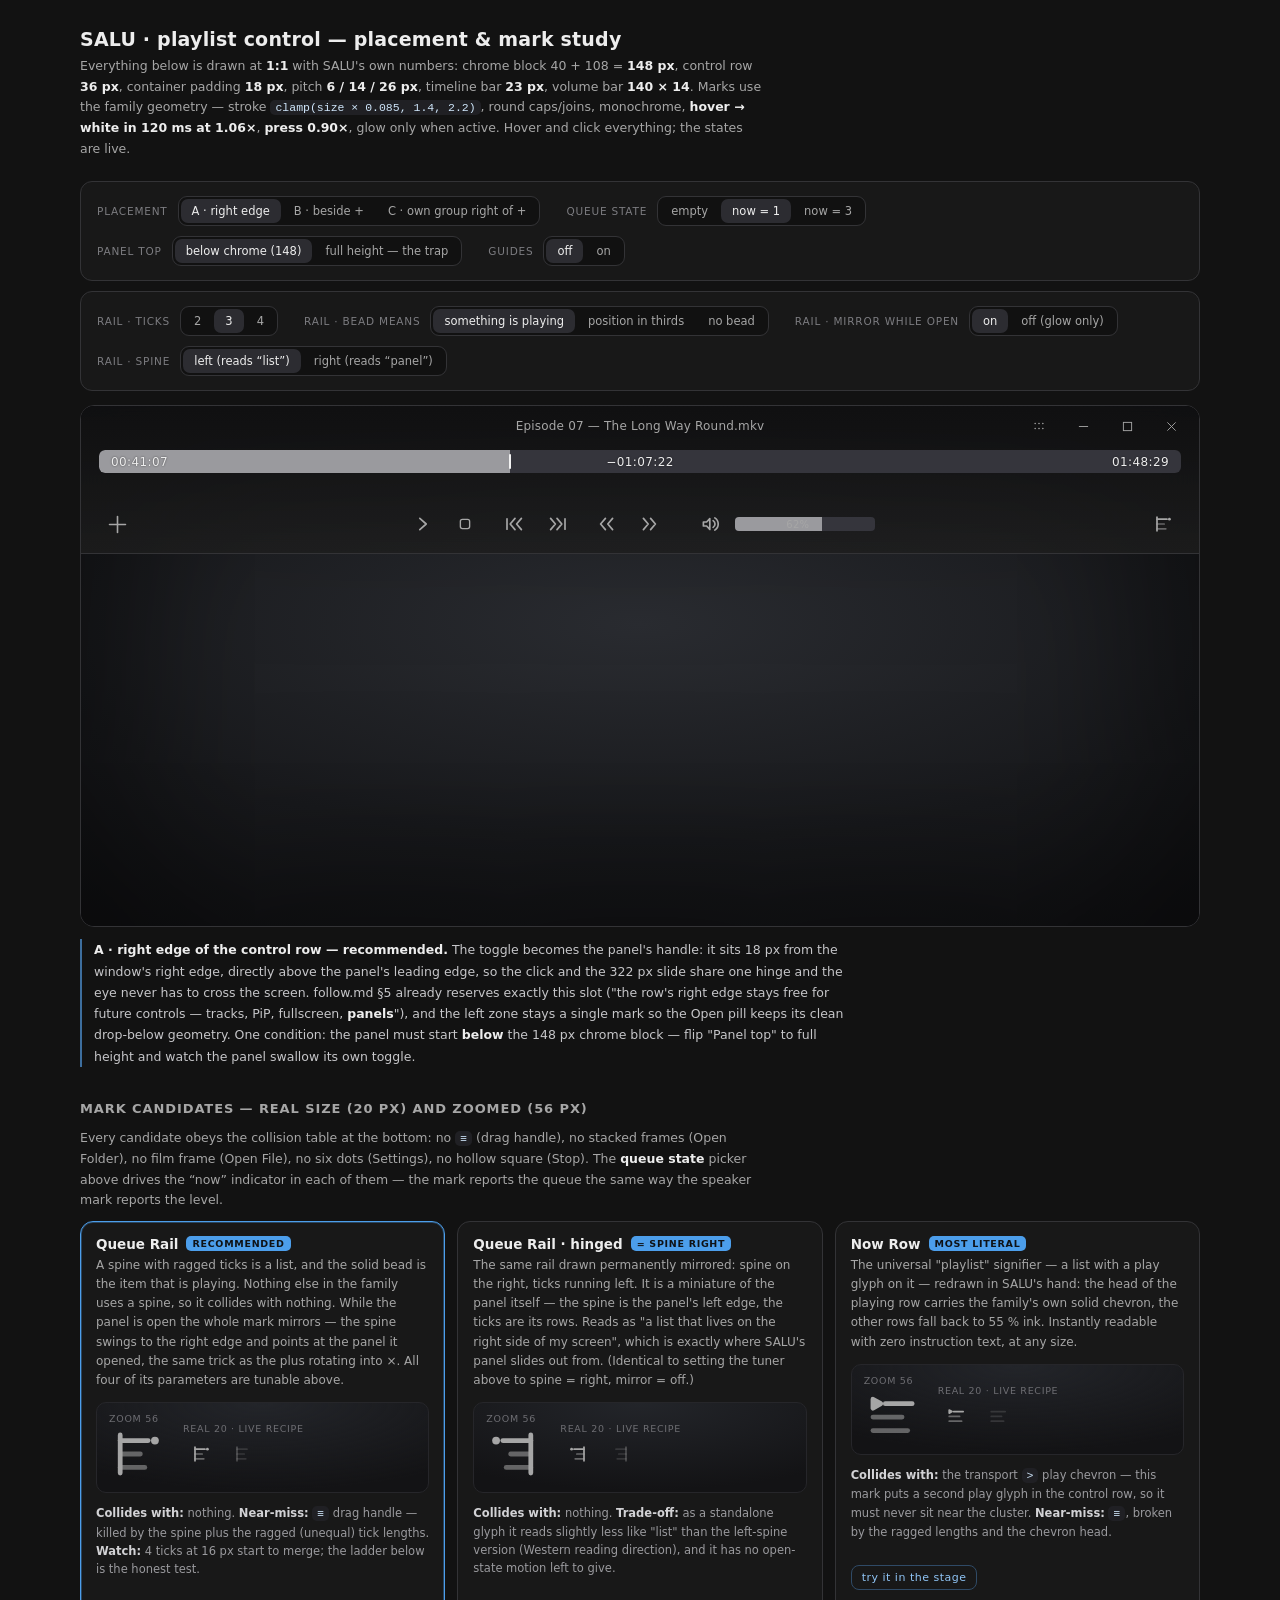
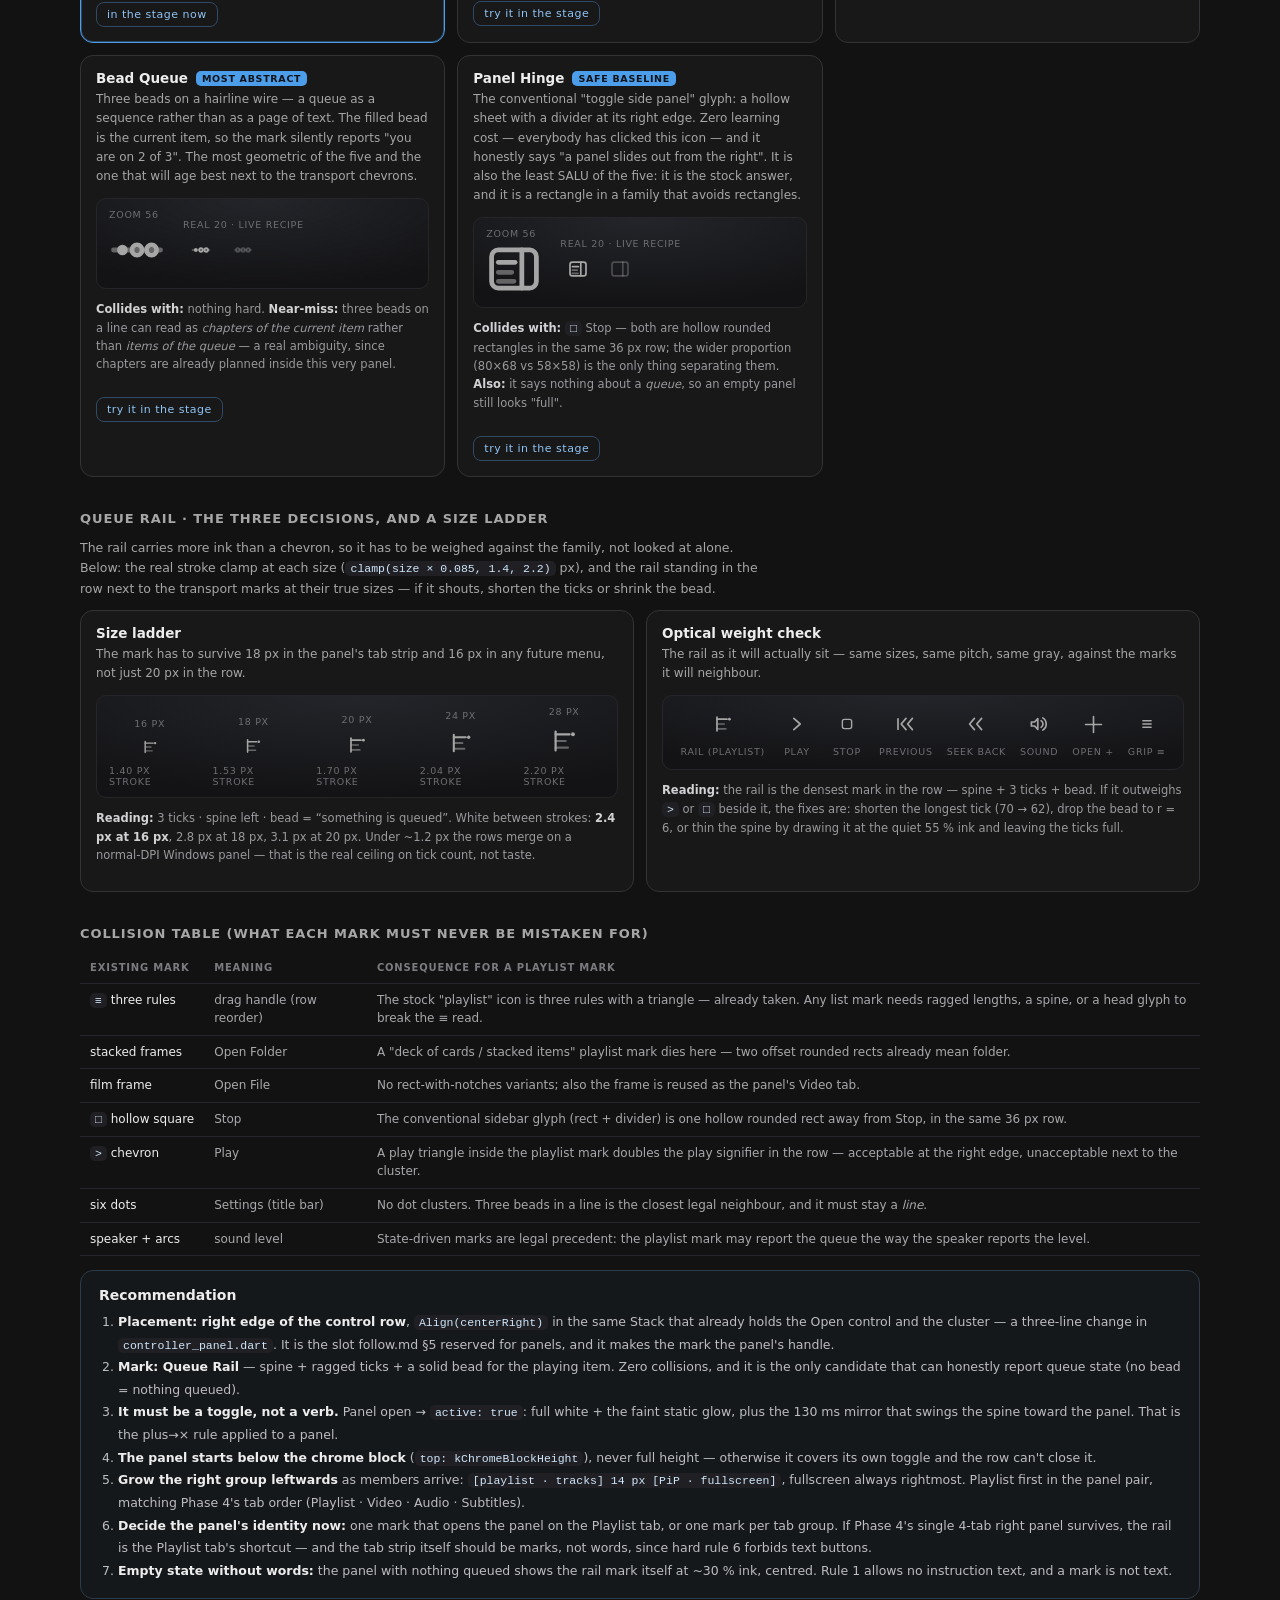
==== design/playlist-mark-preview/index.html @ d2628691 "docs: playlist control & panel — implementation brief + mark study Records the owner's decisions fro" ====
<!DOCTYPE html>
<html lang="en">
<head>
<meta charset="utf-8">
<meta name="viewport" content="width=device-width, initial-scale=1">
<title>SALU · playlist control — placement &amp; mark study</title>
<style>
  :root{
    --bg:#121212; --surface:#252526; --glass:rgba(30,30,30,.80);
    --outline:#333336; --divider:#3A3A3C;
    --ink-idle:#A6A6A6; --ink-lit:#EDEDED;
    --track:#35353C; --fill:rgba(255,255,255,.50); --thumb:#F2F2F2;
    --font:'Segoe UI Variable Display','Segoe UI Variable Text','Segoe UI Variable','Segoe UI',system-ui,sans-serif;
  }
  *{box-sizing:border-box}
  html,body{margin:0;background:var(--bg);color:var(--ink-lit);font-family:var(--font)}
  body{padding:28px 24px 80px}
  .wrap{max-width:1120px;margin:0 auto}
  h1{font-size:19px;font-weight:600;letter-spacing:.2px;margin:0 0 6px}
  .sub{font-size:12.5px;line-height:1.65;color:var(--ink-idle);margin:0 0 22px;max-width:86ch}
  .sub b{color:var(--ink-lit);font-weight:600}
  h2{font-size:13px;font-weight:600;letter-spacing:.9px;text-transform:uppercase;color:var(--ink-idle);margin:34px 0 12px}

  /* ── pickers ─────────────────────────────────────────────── */
  .pickers{display:flex;flex-wrap:wrap;gap:10px 26px;padding:14px 16px;background:#181818;
           border:1px solid var(--outline);border-radius:12px}
  .pick{display:flex;align-items:baseline;gap:10px}
  .pick > span{font-size:10.5px;letter-spacing:.8px;text-transform:uppercase;color:#7C7C80;white-space:nowrap}
  .segs{display:flex;gap:2px;background:#111;border:1px solid var(--outline);border-radius:9px;padding:2px}
  .segs button{all:unset;cursor:pointer;font-family:var(--font);font-size:11.5px;color:var(--ink-idle);
               padding:5px 11px;border-radius:7px;transition:color .12s,background .12s}
  .segs button:hover{color:var(--ink-lit)}
  .segs button[aria-pressed="true"]{color:var(--ink-lit);background:#2C2C31}

  /* ── stage ───────────────────────────────────────────────── */
  .stage-shell{position:relative;margin-top:14px;border:1px solid var(--outline);border-radius:14px;
               overflow:hidden;background:#0E0E10}
  .stage{position:relative;width:100%;height:520px;overflow:hidden}
  .video{position:absolute;inset:0;
         background:
           radial-gradient(120% 90% at 50% 42%, #2A2C31 0%, #191A1D 46%, #0E0E10 100%),
           repeating-linear-gradient(115deg, rgba(255,255,255,.014) 0 2px, transparent 2px 7px);}
  .video::after{content:'';position:absolute;inset:0;box-shadow:inset 0 0 180px 40px rgba(0,0,0,.55)}

  /* fused chrome block: 40 title + 108 controller = 148 */
  .chrome{position:absolute;top:0;left:0;right:0;height:148px;z-index:6;
          background:linear-gradient(180deg, rgba(16,16,17,.93), rgba(30,30,30,.80));
          backdrop-filter:blur(18px) saturate(120%);-webkit-backdrop-filter:blur(18px) saturate(120%);
          border-bottom:1px solid var(--outline)}
  .titlebar{height:40px;display:flex;align-items:center;padding:0 6px 0 16px;position:relative}
  .titlebar .t{position:absolute;left:0;right:0;text-align:center;font-size:12px;color:var(--ink-idle);
               letter-spacing:.2px;pointer-events:none}
  .caps{margin-left:auto;display:flex;align-items:center;gap:0}
  .capbtn{width:44px;height:32px;display:grid;place-items:center;color:var(--ink-idle);cursor:default;
          border-radius:6px;transition:background .12s,color .12s}
  .capbtn:hover{background:rgba(255,255,255,.10);color:var(--ink-lit)}
  .capbtn.close:hover{background:#E81123;color:#fff}

  .controller{height:108px;padding:4px 18px 12px}
  .timeline-box{height:48px;position:relative}
  .bar{position:absolute;top:0;left:0;right:0;height:23px;border-radius:6px;background:var(--track);overflow:hidden}
  .bar .f{position:absolute;inset:0 auto 0 0;background:var(--fill);border-radius:6px 0 0 6px}
  .bar .th{position:absolute;top:4px;bottom:4px;width:2px;border-radius:1px;background:var(--thumb)}
  .bar .lbl{position:absolute;inset:0;display:flex;align-items:center;padding:0 12px;font-size:12px;
            font-weight:500;letter-spacing:.4px;color:var(--ink-lit);text-shadow:0 0 2px rgba(0,0,0,.6);
            font-variant-numeric:tabular-nums}
  .bar .lbl .c{margin:0 auto}
  .row2{height:36px;margin-top:8px;position:relative}

  /* zones of row 2 */
  .zone-left{position:absolute;left:0;top:0;bottom:0;display:flex;align-items:center}
  .zone-center{position:absolute;left:0;right:0;top:0;bottom:0;display:flex;align-items:center;justify-content:center;pointer-events:none}
  .zone-center > *{pointer-events:auto}
  .zone-right{position:absolute;right:0;top:0;bottom:0;display:flex;align-items:center}
  .cluster{display:flex;align-items:center}

  /* ── THE one icon recipe (follow.md §2) ──────────────────── */
  .salu-btn{width:36px;height:36px;display:grid;place-items:center;color:var(--ink-idle);cursor:pointer;
            transition:transform .12s ease-out,color .12s ease-out;flex:0 0 auto}
  .salu-btn svg{display:block}
  .salu-btn:hover{color:var(--ink-lit);transform:scale(1.06)}
  .salu-btn:active{transform:scale(.90)}
  .salu-btn.on{color:var(--ink-lit);filter:drop-shadow(0 0 7px rgba(255,255,255,.30))}
  .salu-btn.off{color:rgba(166,166,166,.37);cursor:default}
  .salu-btn.off:hover{transform:none;color:rgba(166,166,166,.37)}
  .salu-btn .flip{transition:transform .13s cubic-bezier(.215,.61,.355,1)}
  .salu-btn.on .flip{transform:scaleX(-1)}
  .volwrap{display:flex;align-items:center}
  .vol{width:140px;height:34px;position:relative;display:grid;place-items:center;cursor:pointer}
  .vol .vbar{width:100%;height:14px;border-radius:4px;background:var(--track);position:relative;overflow:hidden;
             transition:height .12s}
  .vol:hover .vbar{height:16px}
  .vol .vbar .vf{position:absolute;inset:0 auto 0 0;background:var(--fill)}
  .vol .vbar .vl{position:absolute;top:0;bottom:0;width:34px;display:grid;place-items:center;font-size:10px;
                 font-weight:500;letter-spacing:.3px;color:var(--ink-idle);font-variant-numeric:tabular-nums}
  .vol:hover .vbar .vl{color:var(--ink-lit)}

  /* ── the Open pill ───────────────────────────────────────── */
  .pill{position:absolute;z-index:7;height:42px;border-radius:21px;padding:0 8px;display:flex;align-items:center;
        gap:2px;background:var(--glass);border:1px solid var(--outline);
        backdrop-filter:blur(18px);-webkit-backdrop-filter:blur(18px);
        transform-origin:0 0;opacity:0;transform:scale(.96);pointer-events:none;
        transition:opacity .13s cubic-bezier(.215,.61,.355,1),transform .13s cubic-bezier(.215,.61,.355,1)}
  .pill.show{opacity:1;transform:scale(1);pointer-events:auto}

  /* ── the playlist panel ──────────────────────────────────── */
  .panel{position:absolute;right:0;width:322px;z-index:5;display:flex;flex-direction:column;
         background:var(--glass);border-left:1px solid var(--outline);
         backdrop-filter:blur(18px) saturate(120%);-webkit-backdrop-filter:blur(18px) saturate(120%);
         transform:translateX(100%);transition:transform .22s cubic-bezier(.215,.61,.355,1)}
  .panel.show{transform:translateX(0)}
  .panel.below{top:148px;bottom:0;border-radius:14px 0 0 0}
  .panel.full{top:0;bottom:0}
  .ptabs{display:flex;align-items:center;gap:2px;padding:10px 12px 8px;border-bottom:1px solid var(--divider)}
  .ptabs .salu-btn{width:32px;height:32px}
  .ptabs .sp{margin-left:auto;font-size:10px;color:#7C7C80;letter-spacing:.6px}
  .prows{flex:1;overflow:auto;padding:6px 6px 14px}
  .prow{display:flex;align-items:center;gap:8px;height:38px;padding:0 8px;border-radius:9px;color:var(--ink-idle);
        cursor:pointer;transition:background .12s,color .12s}
  .prow:hover{background:rgba(255,255,255,.055);color:var(--ink-lit)}
  .prow .nm{font-size:12.5px;color:#C9C9CC;letter-spacing:.1px;white-space:nowrap;overflow:hidden;text-overflow:ellipsis}
  .prow.now .nm{color:var(--ink-lit);font-weight:600}
  .prow .dur{margin-left:auto;font-size:10.5px;color:#7C7C80;font-variant-numeric:tabular-nums}
  .prow .act{display:flex;gap:0;opacity:0;transition:opacity .12s}
  .prow:hover .act{opacity:1}
  .prow .act .salu-btn{width:28px;height:28px}
  .pempty{flex:1;display:grid;place-items:center;color:rgba(166,166,166,.30)}

  /* guides */
  .guides{position:absolute;inset:0;z-index:9;pointer-events:none;opacity:0;transition:opacity .15s}
  .guides.show{opacity:1}
  .g{position:absolute;border:1px dashed rgba(76,158,235,.55)}
  .gl{position:absolute;font-size:9.5px;color:#8FC4F5;letter-spacing:.5px;background:rgba(10,14,18,.75);
      padding:1px 5px;border-radius:4px;white-space:nowrap}

  .verdict{margin:12px 0 0;font-size:12.5px;line-height:1.7;color:#C6C6C9;max-width:96ch;
           border-left:2px solid #3D6E9E;padding-left:12px}
  .verdict b{color:var(--ink-lit)}

  /* ── gallery ─────────────────────────────────────────────── */
  .grid{display:grid;grid-template-columns:repeat(auto-fit,minmax(320px,1fr));gap:12px}
  .card{background:#181818;border:1px solid var(--outline);border-radius:13px;padding:14px 15px 15px;
        transition:border-color .15s}
  .card:hover{border-color:#45454A}
  .card.sel{border-color:#4C9EEB;box-shadow:0 0 0 1px rgba(76,158,235,.35) inset}
  .card h3{margin:0 0 2px;font-size:13.5px;font-weight:600;display:flex;align-items:center;gap:8px}
  .card h3 .tag{font-size:9.5px;letter-spacing:.7px;text-transform:uppercase;color:#0F1216;background:#4C9EEB;
                padding:2px 6px;border-radius:5px;font-weight:700}
  .card .why{font-size:12px;line-height:1.6;color:var(--ink-idle);margin:4px 0 12px}
  .demo{display:flex;align-items:center;gap:18px;padding:10px 12px;border-radius:10px;
        background:radial-gradient(120% 140% at 50% 0%, #23252A, #14151700 70%),#131315;
        border:1px solid #26262A}
  .demo .zoom{width:56px;height:56px;display:grid;place-items:center;color:var(--ink-idle)}
  .demo .real{display:flex;align-items:center;gap:6px}
  .demo .cap{font-size:9.5px;letter-spacing:.7px;text-transform:uppercase;color:#6E6E73;margin-bottom:2px}
  .demo .col{display:flex;flex-direction:column}
  .collide{margin-top:11px;font-size:11.5px;line-height:1.6;color:#9A9A9E}
  .collide b{color:#D2D2D5;font-weight:600}
  .use{all:unset;cursor:pointer;margin-top:12px;font-size:11px;letter-spacing:.5px;color:#8FC4F5;
       border:1px solid #2F4A66;padding:5px 10px;border-radius:8px;transition:background .12s,color .12s}
  .use:hover{background:#1B2A3A;color:#CFE6FB}

  table{width:100%;border-collapse:collapse;font-size:12px;margin-top:6px}
  th,td{text-align:left;padding:7px 10px;border-bottom:1px solid #26262A;vertical-align:top;line-height:1.55}
  th{color:#7C7C80;font-size:10px;letter-spacing:.8px;text-transform:uppercase;font-weight:600}
  td:first-child{color:var(--ink-lit);white-space:nowrap}
  td{color:#A9A9AD}
  .rec{background:#15181B;border:1px solid #2B3B4A;border-radius:13px;padding:16px 18px;margin-top:14px}
  .rec h3{margin:0 0 8px;font-size:14px}
  .rec ol{margin:0;padding-left:19px;font-size:12.5px;line-height:1.8;color:#BDBDC1}
  .rec ol b{color:var(--ink-lit)}
  code{font-family:'Cascadia Mono',Consolas,monospace;font-size:11.5px;background:#202024;padding:1px 5px;border-radius:5px;color:#CFE6FB}
</style>
</head>
<body>
<div class="wrap">

  <h1>SALU · playlist control — placement &amp; mark study</h1>
  <p class="sub">
    Everything below is drawn at <b>1:1</b> with SALU's own numbers: chrome block 40 + 108 = <b>148 px</b>,
    control row <b>36 px</b>, container padding <b>18 px</b>, pitch <b>6 / 14 / 26 px</b>, timeline bar <b>23 px</b>,
    volume bar <b>140 × 14</b>. Marks use the family geometry — stroke <code>clamp(size × 0.085, 1.4, 2.2)</code>,
    round caps/joins, monochrome, <b>hover → white in 120 ms at 1.06×</b>, <b>press 0.90×</b>, glow only when active.
    Hover and click everything; the states are live.
  </p>

  <div class="pickers">
    <div class="pick"><span>Placement</span>
      <div class="segs" id="seg-place">
        <button data-v="A" aria-pressed="true">A · right edge</button>
        <button data-v="B" aria-pressed="false">B · beside +</button>
        <button data-v="C" aria-pressed="false">C · own group right of +</button>
      </div>
    </div>
    <div class="pick"><span>Queue state</span>
      <div class="segs" id="seg-queue">
        <button data-v="0" aria-pressed="false">empty</button>
        <button data-v="1" aria-pressed="true">now = 1</button>
        <button data-v="3" aria-pressed="false">now = 3</button>
      </div>
    </div>
    <div class="pick"><span>Panel top</span>
      <div class="segs" id="seg-panel">
        <button data-v="below" aria-pressed="true">below chrome (148)</button>
        <button data-v="full" aria-pressed="false">full height — the trap</button>
      </div>
    </div>
    <div class="pick"><span>Guides</span>
      <div class="segs" id="seg-guides">
        <button data-v="off" aria-pressed="true">off</button>
        <button data-v="on" aria-pressed="false">on</button>
      </div>
    </div>
  </div>

  <div class="pickers" style="margin-top:10px">
    <div class="pick"><span>Rail · ticks</span>
      <div class="segs" id="seg-ticks">
        <button data-v="2" aria-pressed="false">2</button>
        <button data-v="3" aria-pressed="true">3</button>
        <button data-v="4" aria-pressed="false">4</button>
      </div>
    </div>
    <div class="pick"><span>Rail · bead means</span>
      <div class="segs" id="seg-bead">
        <button data-v="top" aria-pressed="true">something is playing</button>
        <button data-v="thirds" aria-pressed="false">position in thirds</button>
        <button data-v="off" aria-pressed="false">no bead</button>
      </div>
    </div>
    <div class="pick"><span>Rail · mirror while open</span>
      <div class="segs" id="seg-mirror">
        <button data-v="on" aria-pressed="true">on</button>
        <button data-v="off" aria-pressed="false">off (glow only)</button>
      </div>
    </div>
    <div class="pick"><span>Rail · spine</span>
      <div class="segs" id="seg-spine">
        <button data-v="left" aria-pressed="true">left (reads “list”)</button>
        <button data-v="right" aria-pressed="false">right (reads “panel”)</button>
      </div>
    </div>
  </div>

  <div class="stage-shell">
    <div class="stage" id="stage">
      <div class="video"></div>

      <div class="panel below" id="panel">
        <div class="ptabs" id="ptabs"></div>
        <div class="prows" id="prows"></div>
      </div>

      <div class="chrome">
        <div class="titlebar">
          <div class="t">Episode 07 — The Long Way Round.mkv</div>
          <div class="caps" id="caps"></div>
        </div>
        <div class="controller">
          <div class="timeline-box">
            <div class="bar">
              <div class="f" style="width:38%"></div>
              <div class="th" style="left:calc(38% - 1px)"></div>
              <div class="lbl"><span>00:41:07</span><span class="c">−01:07:22</span><span>01:48:29</span></div>
            </div>
          </div>
          <div class="row2" id="row2"></div>
        </div>
      </div>

      <div class="pill" id="pill"></div>

      <div class="guides" id="guides"></div>
    </div>
  </div>
  <p class="verdict" id="verdict"></p>

  <h2>Mark candidates — real size (20 px) and zoomed (56 px)</h2>
  <p class="sub" style="margin-bottom:10px">
    Every candidate obeys the collision table at the bottom: no <code>≡</code> (drag handle), no stacked frames
    (Open Folder), no film frame (Open File), no six dots (Settings), no hollow square (Stop).
    The <b>queue state</b> picker above drives the “now” indicator in each of them — the mark reports the queue
    the same way the speaker mark reports the level.
  </p>
  <div class="grid" id="gallery"></div>

  <h2>Queue Rail · the three decisions, and a size ladder</h2>
  <p class="sub" style="margin-bottom:10px">
    The rail carries more ink than a chevron, so it has to be weighed against the family, not looked at alone.
    Below: the real stroke clamp at each size (<code>clamp(size × 0.085, 1.4, 2.2)</code> px), and the rail standing
    in the row next to the transport marks at their true sizes — if it shouts, shorten the ticks or shrink the bead.
  </p>
  <div class="grid">
    <div class="card">
      <h3>Size ladder</h3>
      <p class="why">The mark has to survive 18 px in the panel's tab strip and 16 px in any future menu, not just 20 px in the row.</p>
      <div class="demo" id="ladder" style="gap:22px;align-items:flex-end"></div>
      <p class="collide" id="ladderNote"></p>
    </div>
    <div class="card">
      <h3>Optical weight check</h3>
      <p class="why">The rail as it will actually sit — same sizes, same pitch, same gray, against the marks it will neighbour.</p>
      <div class="demo" id="weight" style="gap:14px;justify-content:center"></div>
      <p class="collide" id="weightNote"></p>
    </div>
  </div>

  <h2>Collision table (what each mark must never be mistaken for)</h2>
  <table id="collideTable">
    <thead><tr><th>existing mark</th><th>meaning</th><th>consequence for a playlist mark</th></tr></thead>
    <tbody></tbody>
  </table>

  <div class="rec">
    <h3>Recommendation</h3>
    <ol id="recList"></ol>
  </div>

</div>

<script>
/* ══════════════════════════════════════════════════════════════
   SALU mark geometry — ported 1:1 from salu_marks.dart /
   transport_marks.dart into a 100×100 viewBox.
   stroke = clamp(size*0.085, 1.4, 2.2) → 1.7px @20px → 8.5 units.
   ══════════════════════════════════════════════════════════════ */
const SW = 8.5;

function svg(inner, size = 20, sw = SW) {
  return `<svg width="${size}" height="${size}" viewBox="0 0 100 100" fill="none"
    stroke="currentColor" stroke-width="${sw}" stroke-linecap="round" stroke-linejoin="round">${inner}</svg>`;
}
const q = s => `<g opacity=".55">${s}</g>`;          // the family's "quieter" ink (withAlpha(140))
const solid = s => `<g fill="currentColor" stroke="currentColor">${s}</g>`;

function arc(cx, cy, r, a0, sweep) {
  const x0 = cx + r * Math.cos(a0), y0 = cy + r * Math.sin(a0);
  const x1 = cx + r * Math.cos(a0 + sweep), y1 = cy + r * Math.sin(a0 + sweep);
  const laf = Math.abs(sweep) > Math.PI ? 1 : 0, sf = sweep > 0 ? 1 : 0;
  return `M${x0.toFixed(2)} ${y0.toFixed(2)}A${r} ${r} 0 ${laf} ${sf} ${x1.toFixed(2)} ${y1.toFixed(2)}`;
}

/* ── existing family ───────────────────────────────────────── */
const F = {
  plus:    () => `<path d="M8 50H92M50 8V92"/>`,
  play:    () => `<path d="M34 22L66 50L34 78"/>`,
  pause:   () => `<path d="M36 24V76M64 24V76"/>`,
  stop:    () => `<rect x="21" y="21" width="58" height="58" rx="13"/>`,
  chev2:   (bar, left) => {
    const [a1, a2] = bar ? [42, 74] : [46, 82];
    const p = `<path d="M${a1-24} 22L${a1} 50L${a1-24} 78M${a2-24} 22L${a2} 50L${a2-24} 78"/>`
            + (bar ? `<path d="M90 24V76"/>` : '');
    return left ? `<g transform="translate(100,0) scale(-1,1)">${p}</g>` : p;
  },
  speaker: (arcs, muted) => {
    let s = `<path d="M12 40H28L44 23V77L28 60H12Z"/>`;
    if (muted) return s + `<path d="M56 30L88 70"/>`;
    const a0 = -Math.PI / 3.1, sw = 2 * Math.PI / 3.1;
    for (let i = 0; i < arcs; i++) s += `<path d="${arc(50, 50, 20 + 16 * i, a0, sw)}"/>`;
    return s;
  },
  film:    () => `<rect x="12" y="18" width="76" height="64" rx="12"/>
                  <path d="M12 40H22M78 40H88M12 60H22M78 60H88"/>`,
  stack:   () => q(`<rect x="26" y="14" width="60" height="50" rx="10"/>`)
               + `<rect x="12" y="34" width="60" height="50" rx="10"/>`,
  link:    () => `<g transform="rotate(-45 50 50)">
                    <rect x="14" y="35" width="46" height="30" rx="15"/>
                    <rect x="40" y="35" width="46" height="30" rx="15"/></g>`,
  grip:    () => `<path d="M24 30H76M24 50H76M24 70H76"/>`,
  trash:   () => `<path d="M14 28H86M38 28V15H62V28M23 28L29 85H71L77 28"/>`,
  dots:    () => { let s=''; for (const y of [34,66]) for (const x of [26,50,74])
                     s += `<circle cx="${x}" cy="${y}" r="5" fill="currentColor" stroke="none"/>`;
                   return s; },
  subs:    () => `<rect x="10" y="22" width="80" height="56" rx="12"/>
                  <path d="M26 54H48M56 54H74M26 66H62"/>`,
  sliders: () => `<path d="M20 30H80M20 50H80M20 70H80"/>
                  <circle cx="40" cy="30" r="7"/><circle cx="62" cy="50" r="7"/><circle cx="34" cy="70" r="7"/>`,
};

/* ── playlist candidates ───────────────────────────────────── */
/* st = {now: index of the playing row (-1 when the queue is empty), count} */

/* The Queue Rail, parameterised — the "Rail" pickers drive it.
   Ticks are evenly spaced between y=28 and y=72 and deliberately ragged
   (70 / 56 / 64 / 50) so the mark can never be read as ≡, the drag handle. */
function railDraw(st, o) {
  const n = o.ticks, right = o.spine === 'right';
  const spineX = right ? 80 : 20, beadX = right ? 18 : 82;
  const ragged = [70, 56, 64, 50];
  const ys = n === 1 ? [50] : Array.from({ length: n }, (_, i) => 26 + 48 * i / (n - 1));

  // Which row carries the bead — the mark's whole state vocabulary.
  let br = -1;
  if (st.now >= 0 && o.bead !== 'off') {
    br = o.bead === 'thirds'
      ? Math.min(n - 1, Math.floor((st.now / Math.max(1, st.count)) * n))
      : 0;
  }

  let s = `<path d="M${spineX} 16V84"/>`;
  ys.forEach((y, i) => {
    const L = ragged[i % ragged.length];
    const x2 = right ? spineX - (L - 20) : L;
    const t = `<path d="M${spineX} ${y.toFixed(1)}H${x2}"/>`;
    s += (i === br) ? t : q(t);          // the bead's row stays full ink
  });
  if (br >= 0) {
    s += `<circle cx="${beadX}" cy="${ys[br].toFixed(1)}" r="7" fill="currentColor" stroke="none"/>`;
  }
  return s;
}

const CAND = {
  rail: {
    name: 'Queue Rail',
    tag: 'recommended',
    why: 'A spine with ragged ticks is a list, and the solid bead is the item that is playing. Nothing else in the family uses a spine, so it collides with nothing. While the panel is open the whole mark mirrors — the spine swings to the right edge and points at the panel it opened, the same trick as the plus rotating into ×. All four of its parameters are tunable above.',
    collide: '<b>Collides with:</b> nothing. <b>Near-miss:</b> <code>≡</code> drag handle — killed by the spine plus the ragged (unequal) tick lengths. <b>Watch:</b> 4 ticks at 16 px start to merge; the ladder below is the honest test.',
    draw: st => railDraw(st, S0),
    flip: true,
  },

  railHinge: {
    name: 'Queue Rail · hinged',
    tag: '= spine right',
    why: 'The same rail drawn permanently mirrored: spine on the right, ticks running left. It is a miniature of the panel itself — the spine is the panel\'s left edge, the ticks are its rows. Reads as "a list that lives on the right side of my screen", which is exactly where SALU\'s panel slides out from. (Identical to setting the tuner above to spine = right, mirror = off.)',
    collide: '<b>Collides with:</b> nothing. <b>Trade-off:</b> as a standalone glyph it reads slightly less like "list" than the left-spine version (Western reading direction), and it has no open-state motion left to give.',
    draw: st => railDraw(st, { ticks: S0.ticks, spine: 'right', bead: S0.bead }),
    flip: false,
  },

  chevRow: {
    name: 'Now Row',
    tag: 'most literal',
    why: 'The universal "playlist" signifier — a list with a play glyph on it — redrawn in SALU\'s hand: the head of the playing row carries the family\'s own solid chevron, the other rows fall back to 55 % ink. Instantly readable with zero instruction text, at any size.',
    collide: '<b>Collides with:</b> the transport <code>&gt;</code> play chevron — this mark puts a second play glyph in the control row, so it must never sit near the cluster. <b>Near-miss:</b> <code>≡</code>, broken by the ragged lengths and the chevron head.',
    draw: st => {
      const rows = [28, 52, 76], len = [86, 68, 78];
      let s = '';
      // every row that is not playing falls back to the family's 55 % ink
      rows.forEach((y, i) => {
        if (st.now === i) return;
        s += q(`<path d="M16 ${y}H${len[i]}"/>`);
      });
      // the playing row: solid chevron head + a full-ink rule
      if (st.now >= 0) {
        const y = rows[st.now];
        s += `<path d="M16 ${y - 8}L30 ${y}L16 ${y + 8}Z" fill="currentColor"/>`;
        s += `<path d="M38 ${y}H${len[st.now]}"/>`;
      }
      return s;
    },
    flip: false,
  },

  beads: {
    name: 'Bead Queue',
    tag: 'most abstract',
    why: 'Three beads on a hairline wire — a queue as a sequence rather than as a page of text. The filled bead is the current item, so the mark silently reports "you are on 2 of 3". The most geometric of the five and the one that will age best next to the transport chevrons.',
    collide: '<b>Collides with:</b> nothing hard. <b>Near-miss:</b> three beads on a line can read as <i>chapters of the current item</i> rather than <i>items of the queue</i> — a real ambiguity, since chapters are already planned inside this very panel.',
    draw: st => {
      let s = q(`<path d="M8 50H92"/>`);
      [24, 50, 76].forEach((x, i) => {
        s += (st.now === i)
          ? `<circle cx="${x}" cy="50" r="9.5" fill="currentColor" stroke="none"/>`
          : `<circle cx="${x}" cy="50" r="9"/>`;
      });
      return s;
    },
    flip: false,
  },

  hinge: {
    name: 'Panel Hinge',
    tag: 'safe baseline',
    why: 'The conventional "toggle side panel" glyph: a hollow sheet with a divider at its right edge. Zero learning cost — everybody has clicked this icon — and it honestly says "a panel slides out from the right". It is also the least SALU of the five: it is the stock answer, and it is a rectangle in a family that avoids rectangles.',
    collide: '<b>Collides with:</b> <code>□</code> Stop — both are hollow rounded rectangles in the same 36 px row; the wider proportion (80×68 vs 58×58) is the only thing separating them. <b>Also:</b> it says nothing about a <i>queue</i>, so an empty panel still looks "full".',
    draw: st => {
      let s = `<rect x="10" y="16" width="80" height="68" rx="12"/><path d="M64 16V84"/>`;
      if (st.now >= 0) {
        s += `<path d="M22 38H52"/>` + q(`<path d="M22 56H46M22 72H50"/>`);
      }
      return s;
    },
    flip: false,
  },
};

/* ══════════════════════════════════════════════════════════════
   state
   ══════════════════════════════════════════════════════════════ */
const S0 = { place: 'A', mark: 'rail', queue: 1, panelTop: 'below', panelOpen: false, pillOpen: false, guides: false,
             ticks: 3, bead: 'top', mirror: true, spine: 'left' };
const ITEMS = [
  ['Episode 05 — First Light.mkv',       '24:10'],
  ['Episode 06 — Cold Harbour.mkv',      '23:58'],
  ['Episode 07 — The Long Way Round.mkv','22:41'],
  ['Episode 08 — Ash and Wire.mkv',      '25:02'],
  ['Episode 09 — The Quiet Part.mkv',    '24:33'],
];

/* The queue state every mark reads: `now` = playing index (-1 = empty),
   `count` = queue length. Same shape for the row, the panel and the gallery. */
const stNow = () => ({ now: S0.queue === 0 ? -1 : S0.queue - 1,
                       count: S0.queue === 0 ? 0 : ITEMS.length });
const stEmpty = () => ({ now: -1, count: 0 });

function seg(id, key, after) {
  const el = document.getElementById(id);
  el.addEventListener('click', e => {
    const b = e.target.closest('button'); if (!b) return;
    [...el.children].forEach(x => x.setAttribute('aria-pressed', String(x === b)));
    after(b.dataset.v); render();
  });
}

/* ── button factory (the ONE recipe) ───────────────────────── */
function btn(mark, opts = {}) {
  const { size = 20, cls = '', tip = '', flip = false, sw = SW } = opts;
  return `<div class="salu-btn ${cls}" title="${tip}">${flip ? '<span class="flip" style="display:grid;place-items:center">' + svg(mark, size, sw) + '</span>' : svg(mark, size, sw)}</div>`;
}

/* ══════════════════════════════════════════════════════════════
   render — control row
   ══════════════════════════════════════════════════════════════ */
function playlistBtn() {
  const c = CAND[S0.mark];
  const st = stNow();
  return `<div class="salu-btn ${S0.panelOpen ? 'on' : ''}" id="plBtn" title="Playlist">`
       + ((c.flip && S0.mirror) ? `<span class="flip" style="display:grid;place-items:center">${svg(c.draw(st), 20)}</span>`
                 : svg(c.draw(st), 20))
       + `</div>`;
}

function cluster() {
  let s = `<div class="cluster">`;
  s += btn(F.play(), { tip: 'Play' });
  s += `<span style="width:6px"></span>` + btn(F.stop(), { size: 16, tip: 'Stop' });
  s += `<span style="width:14px"></span>`;
  s += btn(F.chev2(true, true), { tip: 'Previous' });
  s += `<span style="width:6px"></span>` + btn(F.chev2(true, false), { tip: 'Next' });
  s += `<span style="width:14px"></span>`;
  s += btn(F.chev2(false, true), { tip: 'Seek backward' });
  s += `<span style="width:6px"></span>` + btn(F.chev2(false, false), { tip: 'Seek forward' });
  s += `<span style="width:26px"></span>`;
  s += btn(F.speaker(2, false), { tip: 'Mute' });
  s += `<span style="width:6px"></span>`;
  s += `<div class="volwrap"><div class="vol"><div class="vbar"><div class="vf" style="width:62%"></div>
       <div class="vl" style="left:calc(62% - 41px)">62%</div></div></div></div>`;
  s += `</div>`;
  return s;
}

function renderRow() {
  const row = document.getElementById('row2');
  const pill = document.getElementById('pill');
  const openMark = `<div class="salu-btn ${S0.pillOpen ? 'on' : ''}" id="plusBtn" title="Open media">
      <span class="plusflip" style="display:grid;place-items:center;transition:transform .13s cubic-bezier(.215,.61,.355,1);
      transform:rotate(${S0.pillOpen ? 45 : 0}deg)">${svg(F.plus(), 19)}</span></div>`;

  let left = openMark;
  if (S0.place === 'B') left += `<span style="width:2px"></span>` + playlistBtn();
  if (S0.place === 'C') left += `<span style="width:26px"></span>` + playlistBtn();

  let right = '';
  if (S0.place === 'A') right = playlistBtn();

  row.innerHTML =
      `<div class="zone-left">${left}</div>`
    + `<div class="zone-center">${cluster()}</div>`
    + `<div class="zone-right">${right}</div>`;

  /* pill anchored under the plus */
  const plusEl = document.getElementById('plusBtn');
  const stage = document.getElementById('stage');
  const r = plusEl.getBoundingClientRect(), sr = stage.getBoundingClientRect();
  pill.style.left = (r.left - sr.left) + 'px';
  pill.style.top  = (r.top - sr.top + r.height + 6) + 'px';
  pill.innerHTML = btn(F.film(), { tip: 'Open file' }) + btn(F.stack(), { tip: 'Open folder' }) + btn(F.link(), { tip: 'Open URL' });
  pill.classList.toggle('show', S0.pillOpen);

  document.getElementById('plusBtn').onclick = () => { S0.pillOpen = !S0.pillOpen; render(); };
  const pl = document.getElementById('plBtn');
  if (pl) pl.onclick = () => { S0.panelOpen = !S0.panelOpen; render(); };
}

/* ══════════════════════════════════════════════════════════════
   render — panel, caps, guides
   ══════════════════════════════════════════════════════════════ */
function renderPanel() {
  const p = document.getElementById('panel');
  p.className = 'panel ' + (S0.panelTop === 'below' ? 'below' : 'full') + (S0.panelOpen ? ' show' : '');
  const c = CAND[S0.mark], st = stNow();
  document.getElementById('ptabs').innerHTML =
      `<div class="salu-btn on" title="Playlist">${svg(c.draw(st), 18)}</div>`
    + btn(F.film(), { size: 18, tip: 'Video' })
    + btn(F.speaker(2, false), { size: 18, tip: 'Audio' })
    + btn(F.subs(), { size: 18, tip: 'Subtitles' })
    + `<span class="sp">4 tabs · marks, no words</span>`;

  const rows = document.getElementById('prows');
  if (S0.queue === 0) {
    rows.innerHTML = `<div class="pempty">${svg(c.draw(stEmpty()), 46, strokeUnits(46))}</div>`;
    return;
  }
  rows.innerHTML = ITEMS.map((it, i) => `
    <div class="prow ${i === st.now ? 'now' : ''}">
      ${svg(F.grip(), 16, 9)}
      ${i === st.now ? `<span style="color:#EDEDED;display:grid;place-items:center">${svg(F.play(), 12, 11)}</span>` : `<span style="width:12px"></span>`}
      <span class="nm">${it[0]}</span>
      <span class="dur">${it[1]}</span>
      <span class="act">${btn(F.trash(), { size: 16, tip: 'Remove' })}</span>
    </div>`).join('');
}

function renderCaps() {
  document.getElementById('caps').innerHTML =
      `<div class="capbtn" title="Settings">${svg(F.dots(), 16, 0)}</div>
       <div class="capbtn" title="Minimize"><svg width="11" height="11" viewBox="0 0 12 12"><path d="M1 6h10" stroke="currentColor" stroke-width="1"/></svg></div>
       <div class="capbtn" title="Maximize"><svg width="11" height="11" viewBox="0 0 12 12"><rect x="1.5" y="1.5" width="9" height="9" fill="none" stroke="currentColor" stroke-width="1"/></svg></div>
       <div class="capbtn close" title="Close"><svg width="11" height="11" viewBox="0 0 12 12"><path d="M1.5 1.5l9 9M10.5 1.5l-9 9" stroke="currentColor" stroke-width="1"/></svg></div>`;
}

function renderGuides() {
  const g = document.getElementById('guides');
  g.classList.toggle('show', S0.guides);
  const stage = document.getElementById('stage'), sr = stage.getBoundingClientRect();
  const right = sr.width - 18 - 36;               // playlist slot, placement A
  g.innerHTML = S0.guides ? `
    <div class="g" style="left:0;right:0;top:0;height:148px"></div>
    <div class="gl" style="left:8px;top:150px">chrome block 148 px — the panel must start here</div>
    <div class="g" style="left:${right}px;top:112px;width:36px;height:36px"></div>
    <div class="gl" style="left:${right - 150}px;top:118px">18 px from the window edge</div>
    <div class="g" style="left:18px;top:112px;width:36px;height:36px"></div>
    <div class="gl" style="left:60px;top:118px">Open + — the pill blooms below, 6 px</div>
    <div class="g" style="right:0;top:${S0.panelTop === 'below' ? 148 : 0}px;bottom:0;width:322px"></div>
    <div class="gl" style="right:330px;top:${S0.panelTop === 'below' ? 160 : 12}px">panel 322 px, slides from the right edge</div>
  ` : '';
}

/* ══════════════════════════════════════════════════════════════
   verdicts + gallery
   ══════════════════════════════════════════════════════════════ */
const VERDICT = {
  A: `<b>A · right edge of the control row — recommended.</b> The toggle becomes the panel's handle: it sits 18 px from the window's right edge, directly above the panel's leading edge, so the click and the 322 px slide share one hinge and the eye never has to cross the screen. follow.md §5 already reserves exactly this slot ("the row's right edge stays free for future controls — tracks, PiP, fullscreen, <b>panels</b>"), and the left zone stays a single mark so the Open pill keeps its clean drop-below geometry. One condition: the panel must start <b>below</b> the 148 px chrome block — flip "Panel top" to full height and watch the panel swallow its own toggle.`,
  B: `<b>B · 2 px beside the + — the weakest of the three.</b> At that pitch the playlist mark joins the Open group and inherits its verb: it reads as a <i>fourth open action</i> ("load an .m3u") rather than as a view of the queue — and SALU really can open .m3u/.m3u8 files through Open File (<code>MediaUtils.isPlaylist</code>), so the misreading is plausible, not theoretical. The 128 px pill also blooms 6 px below the plus and reaches under the neighbour, so a popup visually claims a control that is not part of it; the plus's 45° rotation into × fires in its peripheral vision too. Meanwhile the row's reserved right edge stays empty and the panel still slides in from the opposite side of the screen. Click the + and the playlist mark here to feel both collisions.`,
  C: `<b>C · own group, 26 px right of the + — defensible, still second best.</b> The 26 px gap takes it out of the Open group, so the "fourth open action" misreading dies and the pill no longer roofs it. But the spatial logic is still inverted: the click happens at the far left while 322 px of glass slides in at the far right, and the toggle ends up governing something it is nowhere near. Take this only if you ever decide the playlist panel should slide out of the <i>left</i> edge — then the hinge argument flips and C becomes the right answer.`,
};

function renderGallery() {
  const g = document.getElementById('gallery');
  const st = stNow();
  // A live button: mirrored + glowing while the panel is open and this
  // mark is the one mounted in the stage.
  const live = (k, c) => {
    const on = S0.panelOpen && S0.mark === k;
    const body = svg(c.draw(st), 20);
    return `<div class="salu-btn ${on ? 'on' : ''}" title="${on ? 'active (panel open)' : 'hover me'}">`
         + ((c.flip && S0.mirror) ? `<span class="flip" style="display:grid;place-items:center">${body}</span>` : body)
         + `</div>`;
  };
  g.innerHTML = Object.entries(CAND).map(([k, c]) => `
    <div class="card ${S0.mark === k ? 'sel' : ''}" data-k="${k}">
      <h3>${c.name} <span class="tag">${c.tag}</span></h3>
      <p class="why">${c.why}</p>
      <div class="demo">
        <div class="col"><div class="cap">zoom 56</div><div class="zoom">${svg(c.draw(st), 56)}</div></div>
        <div class="col"><div class="cap">real 20 · live recipe</div>
          <div class="real">
            ${live(k, c)}
            <div class="salu-btn off" title="dimmed = enabled:false">${svg(c.draw(stEmpty()), 20)}</div>
          </div>
        </div>
      </div>
      <p class="collide">${c.collide}</p>
      <button class="use">${S0.mark === k ? 'in the stage now' : 'try it in the stage'}</button>
    </div>`).join('');
  g.querySelectorAll('.card').forEach(card => {
    card.querySelector('.use').onclick = () => { S0.mark = card.dataset.k; render(); };
  });
}

const COLLIDE = [
  ['<code>≡</code> three rules', 'drag handle (row reorder)', 'The stock "playlist" icon is three rules with a triangle — already taken. Any list mark needs ragged lengths, a spine, or a head glyph to break the ≡ read.'],
  ['stacked frames', 'Open Folder', 'A "deck of cards / stacked items" playlist mark dies here — two offset rounded rects already mean folder.'],
  ['film frame', 'Open File', 'No rect-with-notches variants; also the frame is reused as the panel\'s Video tab.'],
  ['<code>□</code> hollow square', 'Stop', 'The conventional sidebar glyph (rect + divider) is one hollow rounded rect away from Stop, in the same 36 px row.'],
  ['<code>&gt;</code> chevron', 'Play', 'A play triangle inside the playlist mark doubles the play signifier in the row — acceptable at the right edge, unacceptable next to the cluster.'],
  ['six dots', 'Settings (title bar)', 'No dot clusters. Three beads in a line is the closest legal neighbour, and it must stay a <i>line</i>.'],
  ['speaker + arcs', 'sound level', 'State-driven marks are legal precedent: the playlist mark may report the queue the way the speaker reports the level.'],
];

function renderCollide() {
  document.querySelector('#collideTable tbody').innerHTML =
    COLLIDE.map(r => `<tr><td>${r[0]}</td><td>${r[1]}</td><td>${r[2]}</td></tr>`).join('');
}

const REC = [
  `<b>Placement: right edge of the control row</b>, <code>Align(centerRight)</code> in the same Stack that already holds the Open control and the cluster — a three-line change in <code>controller_panel.dart</code>. It is the slot follow.md §5 reserved for panels, and it makes the mark the panel's handle.`,
  `<b>Mark: Queue Rail</b> — spine + ragged ticks + a solid bead for the playing item. Zero collisions, and it is the only candidate that can honestly report queue state (no bead = nothing queued).`,
  `<b>It must be a toggle, not a verb.</b> Panel open → <code>active: true</code>: full white + the faint static glow, plus the 130 ms mirror that swings the spine toward the panel. That is the plus→× rule applied to a panel.`,
  `<b>The panel starts below the chrome block</b> (<code>top: kChromeBlockHeight</code>), never full height — otherwise it covers its own toggle and the row can't close it.`,
  `<b>Grow the right group leftwards</b> as members arrive: <code>[playlist · tracks] 14 px [PiP · fullscreen]</code>, fullscreen always rightmost. Playlist first in the panel pair, matching Phase 4's tab order (Playlist · Video · Audio · Subtitles).`,
  `<b>Decide the panel's identity now:</b> one mark that opens the panel on the Playlist tab, or one mark per tab group. If Phase 4's single 4-tab right panel survives, the rail is the Playlist tab's shortcut — and the tab strip itself should be marks, not words, since hard rule 6 forbids text buttons.`,
  `<b>Empty state without words:</b> the panel with nothing queued shows the rail mark itself at ~30 % ink, centred. Rule 1 allows no instruction text, and a mark is not text.`,
];

/* ══════════════════════════════════════════════════════════════
   rail lab — size ladder (real stroke clamp) + optical weight
   ══════════════════════════════════════════════════════════════ */
function strokeUnits(size) {
  // clamp(size * 0.085, 1.4, 2.2) px, expressed in viewBox units
  const px = Math.min(2.2, Math.max(1.4, size * 0.085));
  return (px / size) * 100;
}

function renderRailLab() {
  const st = stNow();
  const sizes = [16, 18, 20, 24, 28];
  document.getElementById('ladder').innerHTML = sizes.map(s => `
    <div class="col" style="align-items:center">
      <div class="cap">${s} px</div>
      <div class="salu-btn" style="width:${s + 16}px;height:${s + 16}px">${svg(CAND.rail.draw(st), s, strokeUnits(s))}</div>
      <div class="cap" style="margin:2px 0 0">${Math.min(2.2, Math.max(1.4, s * 0.085)).toFixed(2)} px stroke</div>
    </div>`).join('');
  // Honest air between strokes: the ticks sit on a 48-unit band, so the
  // row pitch in px is (48/(n-1))% of the size, minus the clamped stroke.
  const pitchAt = s => (48 / Math.max(1, S0.ticks - 1)) / 100 * s;
  const strokeAt = s => Math.min(2.2, Math.max(1.4, s * 0.085));
  const white = s => (pitchAt(s) - strokeAt(s)).toFixed(1);
  document.getElementById('ladderNote').innerHTML =
    `<b>Reading:</b> ${S0.ticks} ticks · spine ${S0.spine} · bead = ${
      S0.bead === 'top' ? '“something is queued”' : S0.bead === 'thirds' ? '“position in thirds”' : 'none'
    }. White between strokes: <b>${white(16)} px at 16 px</b>, ${white(18)} px at 18 px, ${white(20)} px at 20 px.
     Under ~1.2 px the rows merge on a normal-DPI Windows panel — that is the real ceiling on tick count,
     not taste.${S0.ticks >= 4 ? ' <b>4 ticks are already through the floor at 16 px.</b>' : ''}`;

  // The rail standing in the row at true sizes / true pitch.
  const marks = [
    ['rail (playlist)', svg(CAND.rail.draw(st), 20, strokeUnits(20))],
    ['play',            svg(F.play(), 20, strokeUnits(20))],
    ['stop',            svg(F.stop(), 16, strokeUnits(16))],
    ['previous',        svg(F.chev2(true, true), 20, strokeUnits(20))],
    ['seek back',       svg(F.chev2(false, true), 20, strokeUnits(20))],
    ['sound',           svg(F.speaker(2, false), 20, strokeUnits(20))],
    ['open +',          svg(F.plus(), 19, strokeUnits(19))],
    ['grip ≡',          svg(F.grip(), 16, strokeUnits(16))],
  ];
  document.getElementById('weight').innerHTML = marks.map(([n, m]) => `
    <div class="col" style="align-items:center;gap:4px">
      <div class="salu-btn">${m}</div><div class="cap">${n}</div>
    </div>`).join('');
  document.getElementById('weightNote').innerHTML =
    `<b>Reading:</b> the rail is the densest mark in the row — spine + ${S0.ticks} ticks + bead. If it outweighs
     <code>&gt;</code> or <code>□</code> beside it, the fixes are: shorten the longest tick (70 → 62), drop the bead
     to r = 6, or thin the spine by drawing it at the quiet 55 % ink and leaving the ticks full.`;
}

function renderRec(){ document.getElementById('recList').innerHTML = REC.map(x=>`<li>${x}</li>`).join(''); }

/* ══════════════════════════════════════════════════════════════ */
function render() {
  renderRow(); renderPanel(); renderCaps(); renderGuides(); renderGallery(); renderRailLab();
  document.getElementById('verdict').innerHTML = VERDICT[S0.place];
}
seg('seg-place', 'place', v => S0.place = v);
seg('seg-queue', 'queue', v => S0.queue = +v);
seg('seg-panel', 'panelTop', v => S0.panelTop = v);
seg('seg-guides', 'guides', v => S0.guides = v === 'on');
seg('seg-ticks',  'ticks',  v => S0.ticks = +v);
seg('seg-bead',   'bead',   v => S0.bead = v);
seg('seg-mirror', 'mirror', v => S0.mirror = v === 'on');
seg('seg-spine',  'spine',  v => S0.spine = v);
renderCollide(); renderRec(); render();
window.addEventListener('resize', () => { renderRow(); renderGuides(); });
document.getElementById('stage').addEventListener('click', e => {
  if (!e.target.closest('#pill') && !e.target.closest('#plusBtn') && S0.pillOpen) { S0.pillOpen = false; render(); }
});
document.addEventListener('keydown', e => {
  if (e.key === 'Escape') { S0.pillOpen = false; S0.panelOpen = false; render(); }
});
</script>
</body>
</html>
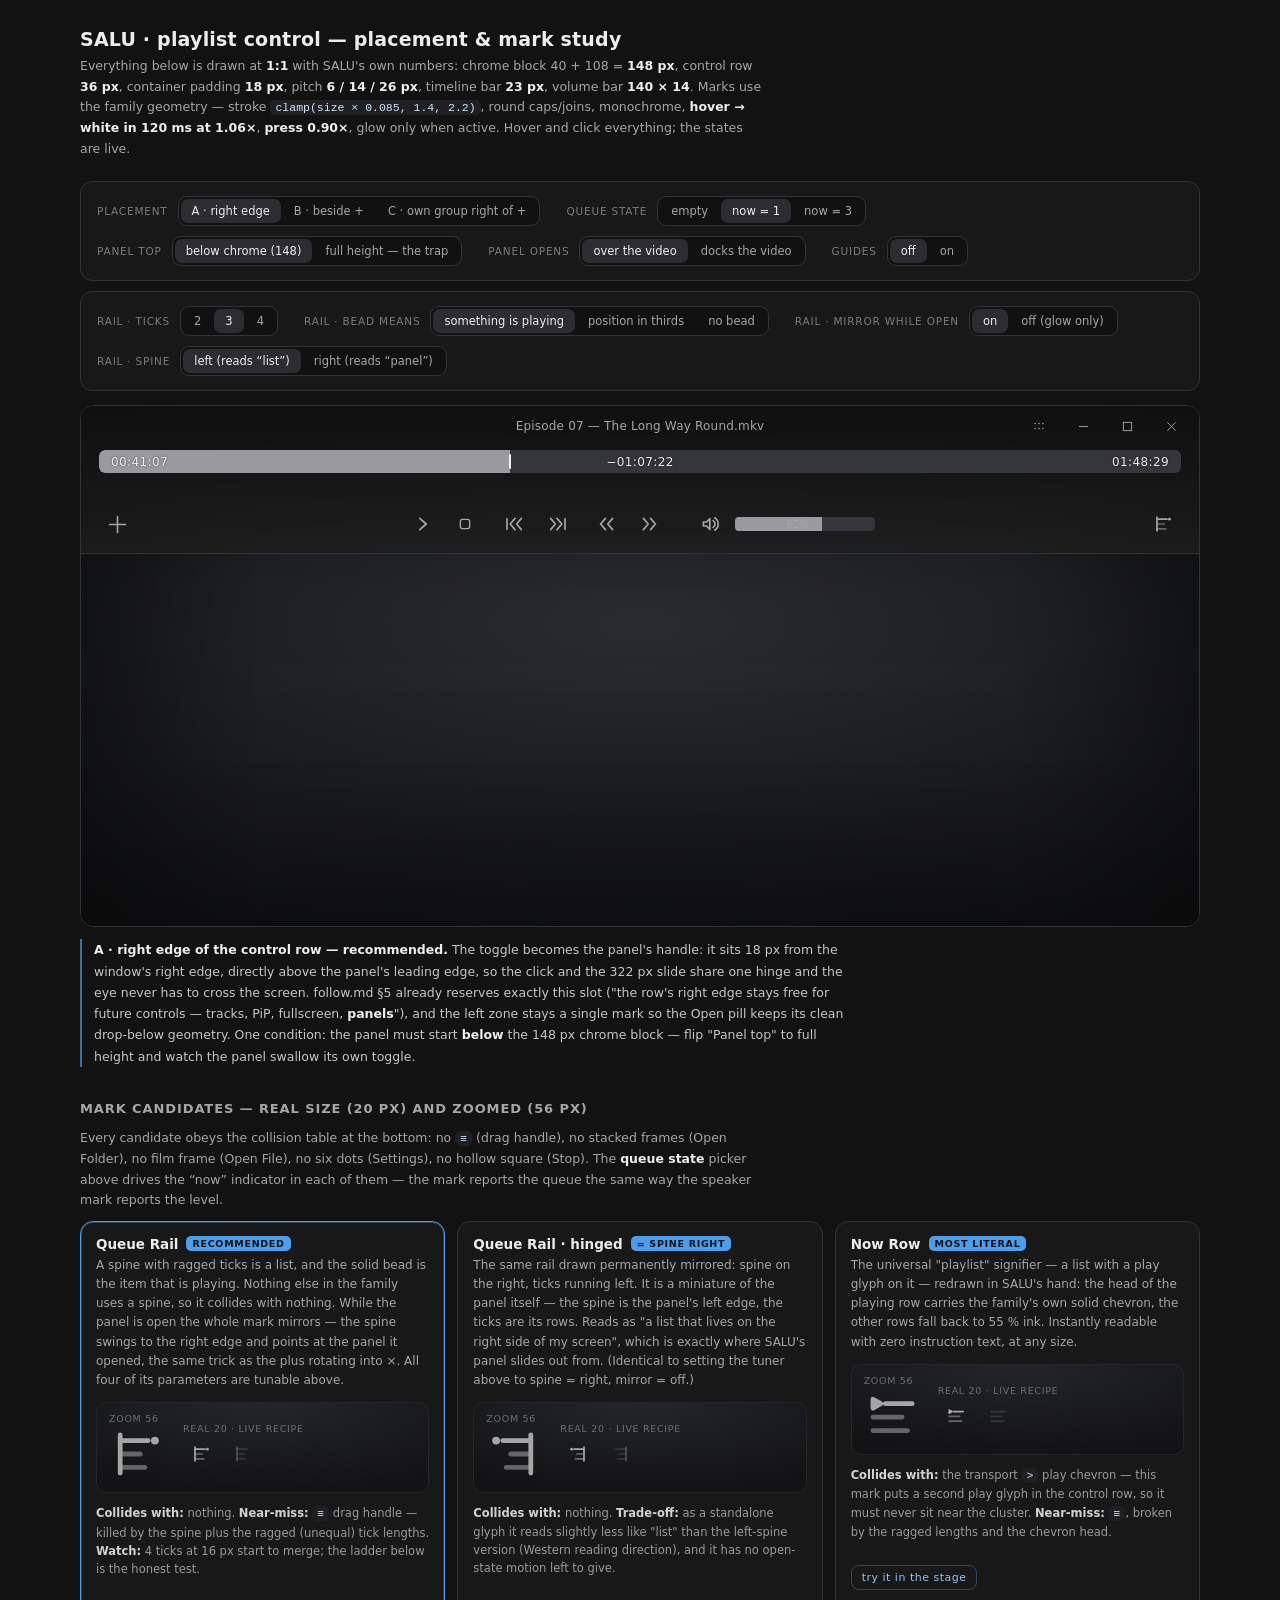
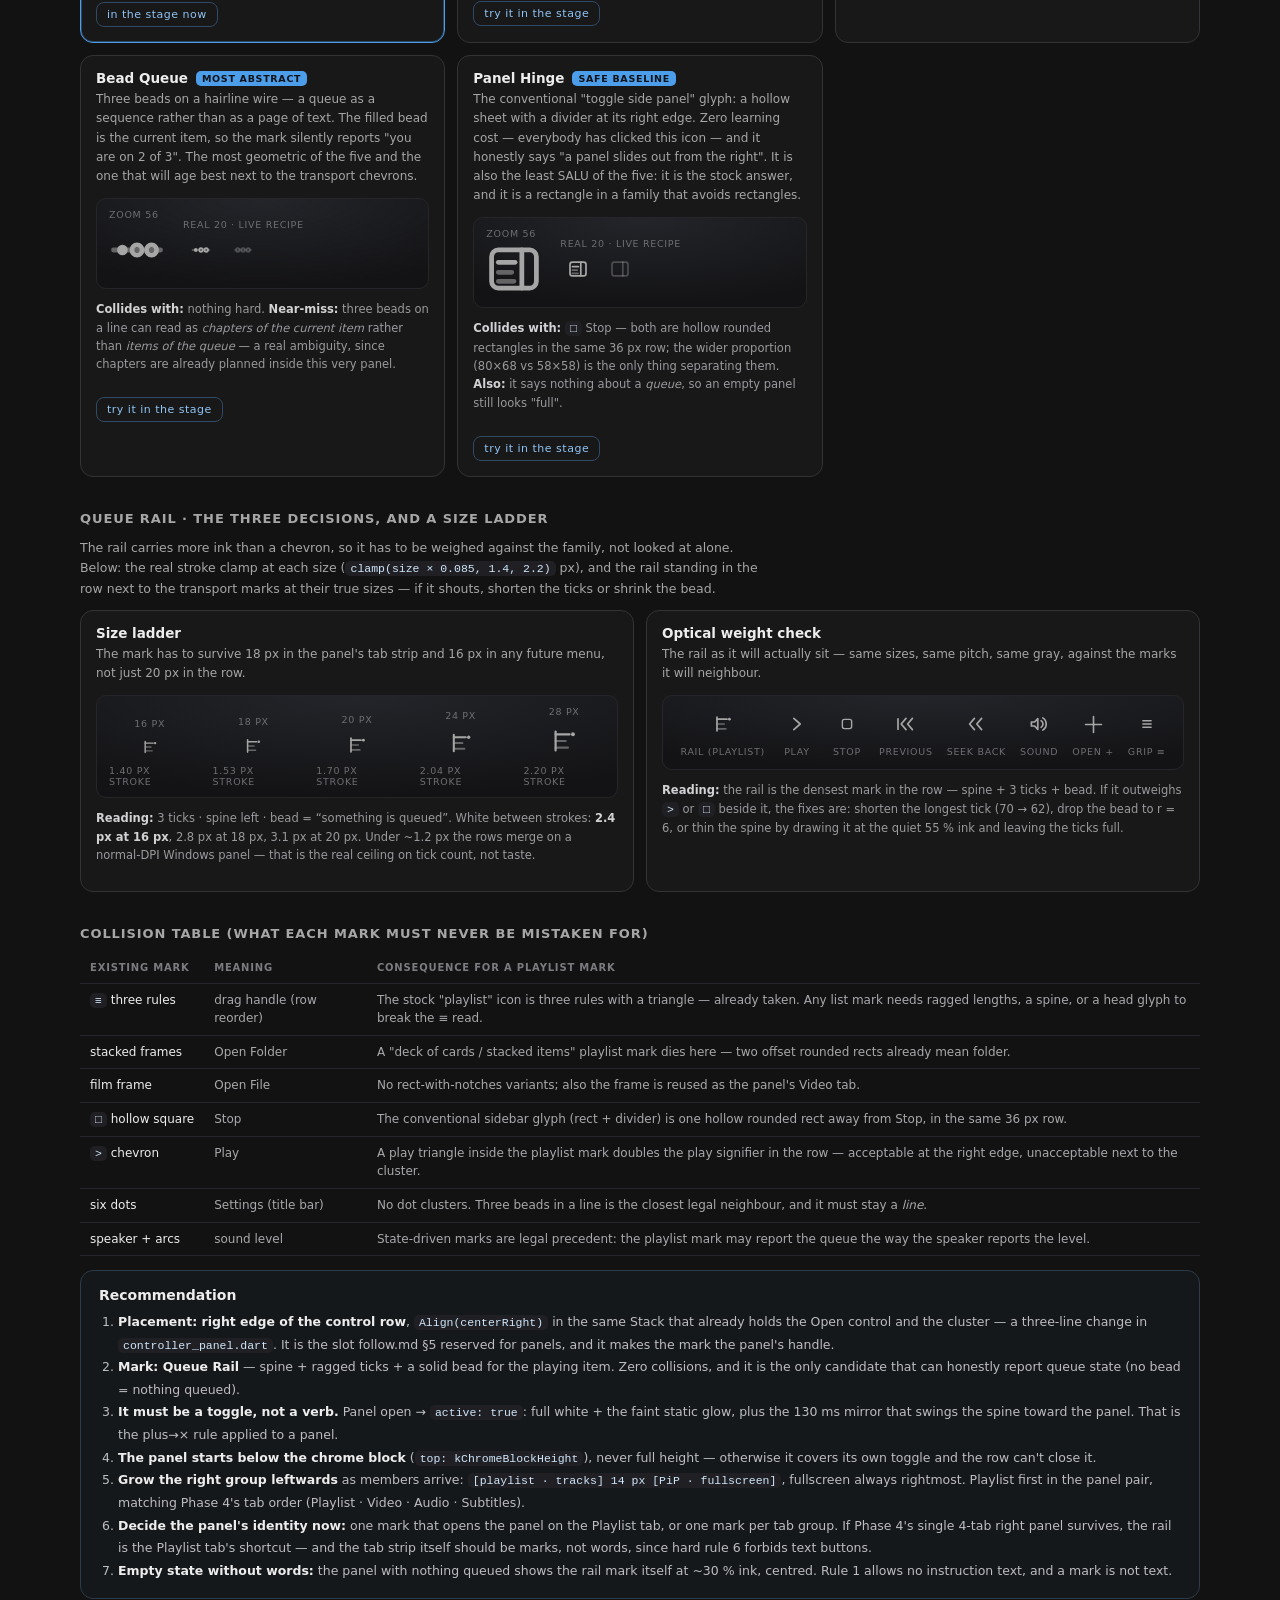
==== commit 703c7349: "docs(playlist): the click choreography — §4.0 Frame-by-frame open/close motion, the overlay-not-dock" ====
--- a/design/playlist-mark-preview/index.html
+++ b/design/playlist-mark-preview/index.html
@@ -36,7 +36,7 @@
   .stage-shell{position:relative;margin-top:14px;border:1px solid var(--outline);border-radius:14px;
                overflow:hidden;background:#0E0E10}
   .stage{position:relative;width:100%;height:520px;overflow:hidden}
-  .video{position:absolute;inset:0;
+  .video{position:absolute;inset:0;transition:margin-right .22s cubic-bezier(.215,.61,.355,1);
          background:
            radial-gradient(120% 90% at 50% 42%, #2A2C31 0%, #191A1D 46%, #0E0E10 100%),
            repeating-linear-gradient(115deg, rgba(255,255,255,.014) 0 2px, transparent 2px 7px);}
@@ -203,6 +203,12 @@
       <div class="segs" id="seg-panel">
         <button data-v="below" aria-pressed="true">below chrome (148)</button>
         <button data-v="full" aria-pressed="false">full height — the trap</button>
+      </div>
+    </div>
+    <div class="pick"><span>Panel opens</span>
+      <div class="segs" id="seg-dock">
+        <button data-v="over" aria-pressed="true">over the video</button>
+        <button data-v="dock" aria-pressed="false">docks the video</button>
       </div>
     </div>
     <div class="pick"><span>Guides</span>
@@ -490,7 +496,7 @@
    state
    ══════════════════════════════════════════════════════════════ */
 const S0 = { place: 'A', mark: 'rail', queue: 1, panelTop: 'below', panelOpen: false, pillOpen: false, guides: false,
-             ticks: 3, bead: 'top', mirror: true, spine: 'left' };
+             ticks: 3, bead: 'top', mirror: true, spine: 'left', dock: false };
 const ITEMS = [
   ['Episode 05 — First Light.mkv',       '24:10'],
   ['Episode 06 — Cold Harbour.mkv',      '23:58'],
@@ -759,14 +765,28 @@
 function renderRec(){ document.getElementById('recList').innerHTML = REC.map(x=>`<li>${x}</li>`).join(''); }
 
 /* ══════════════════════════════════════════════════════════════ */
+function renderVideo() {
+  // Docking rescales the picture; the chrome block can never follow (rule 5),
+  // so the video ends up narrower than the timeline sitting above it.
+  document.querySelector('.video').style.marginRight =
+    (S0.dock && S0.panelOpen) ? '322px' : '0';
+}
+
 function render() {
-  renderRow(); renderPanel(); renderCaps(); renderGuides(); renderGallery(); renderRailLab();
-  document.getElementById('verdict').innerHTML = VERDICT[S0.place];
+  renderRow(); renderPanel(); renderCaps(); renderGuides(); renderGallery(); renderRailLab(); renderVideo();
+  document.getElementById('verdict').innerHTML = VERDICT[S0.place]
+    + (S0.dock
+      ? `<br><b>Docking the video:</b> the picture rescales on every open and every close — a visible jump
+         mid-scene — and the chrome block cannot follow it (hard rule 5: the container never shifts), so the
+         322 px of video you lose is <i>not</i> matched by the timeline above. SALU's glass already makes an
+         overlaid panel translucent; that is why "over the video" is the locked answer.`
+      : '');
 }
 seg('seg-place', 'place', v => S0.place = v);
 seg('seg-queue', 'queue', v => S0.queue = +v);
 seg('seg-panel', 'panelTop', v => S0.panelTop = v);
 seg('seg-guides', 'guides', v => S0.guides = v === 'on');
+seg('seg-dock',  'dock',   v => S0.dock = v === 'dock');
 seg('seg-ticks',  'ticks',  v => S0.ticks = +v);
 seg('seg-bead',   'bead',   v => S0.bead = v);
 seg('seg-mirror', 'mirror', v => S0.mirror = v === 'on');
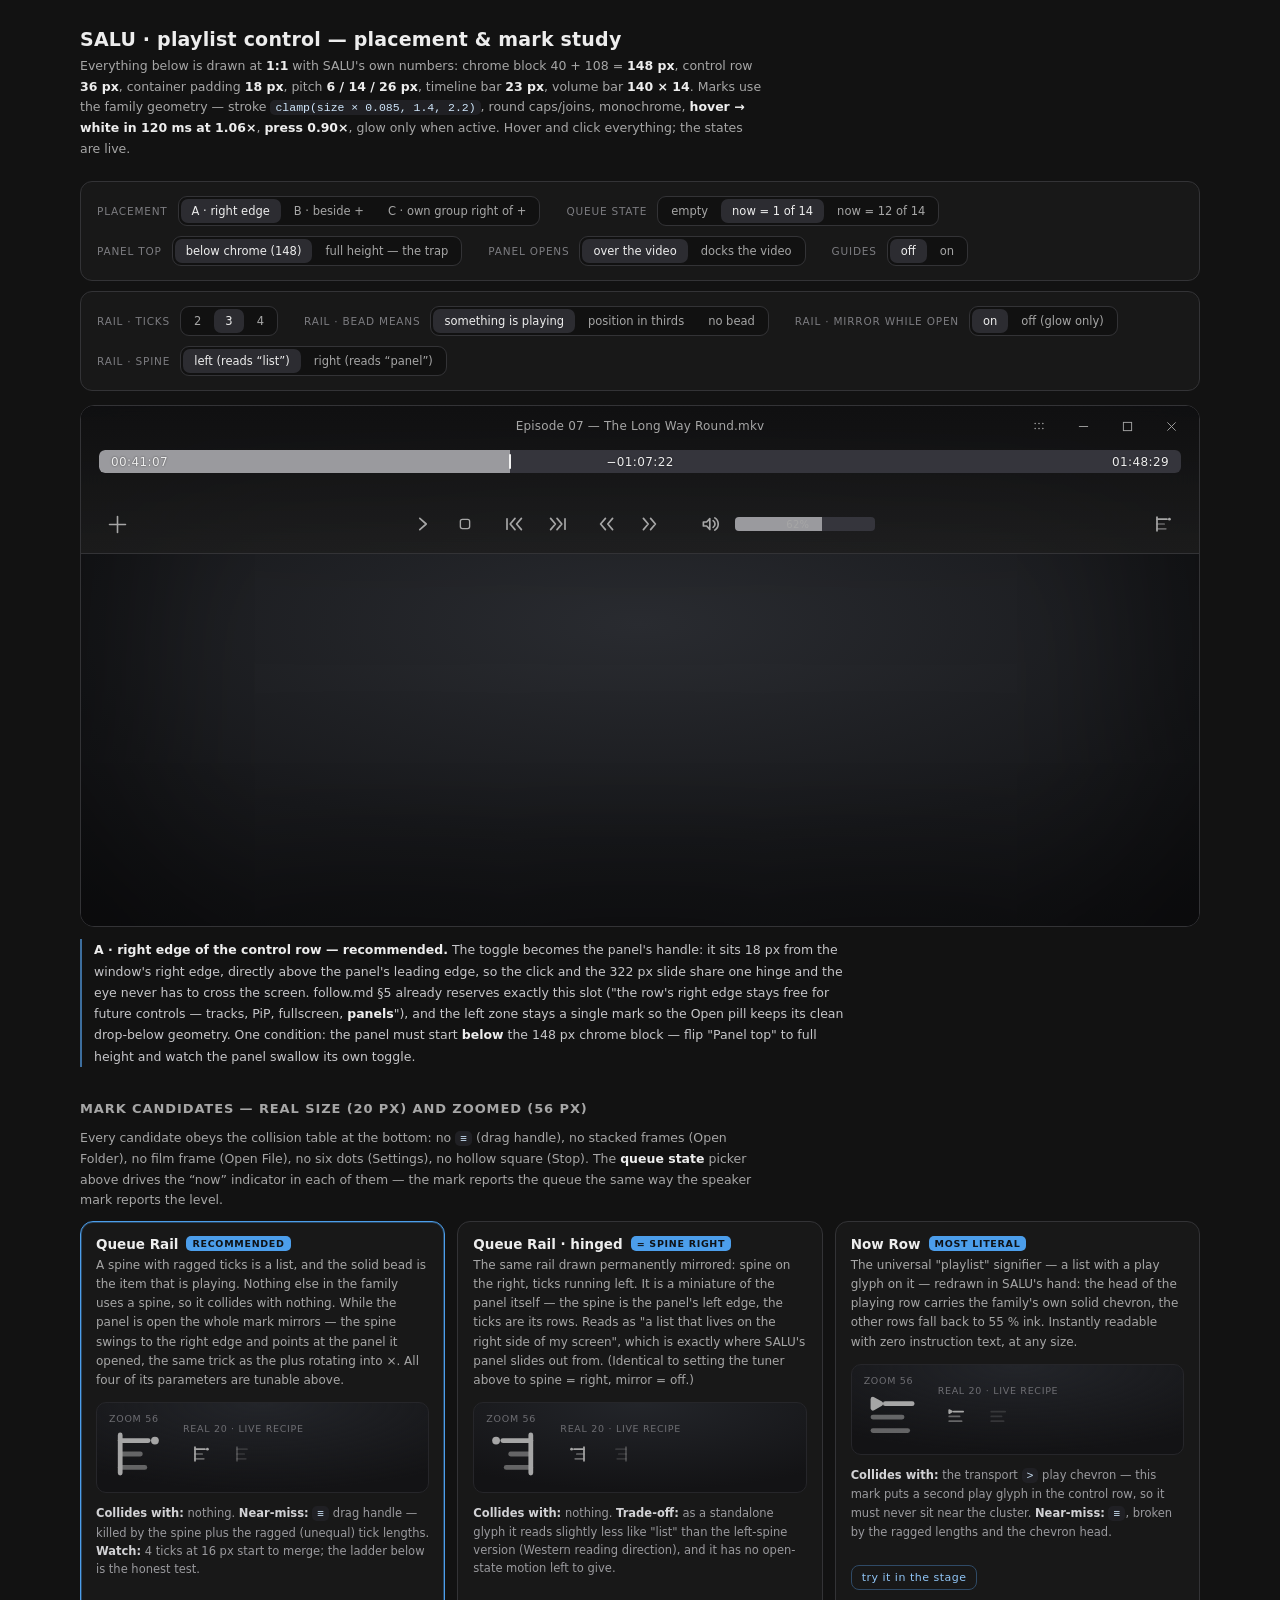
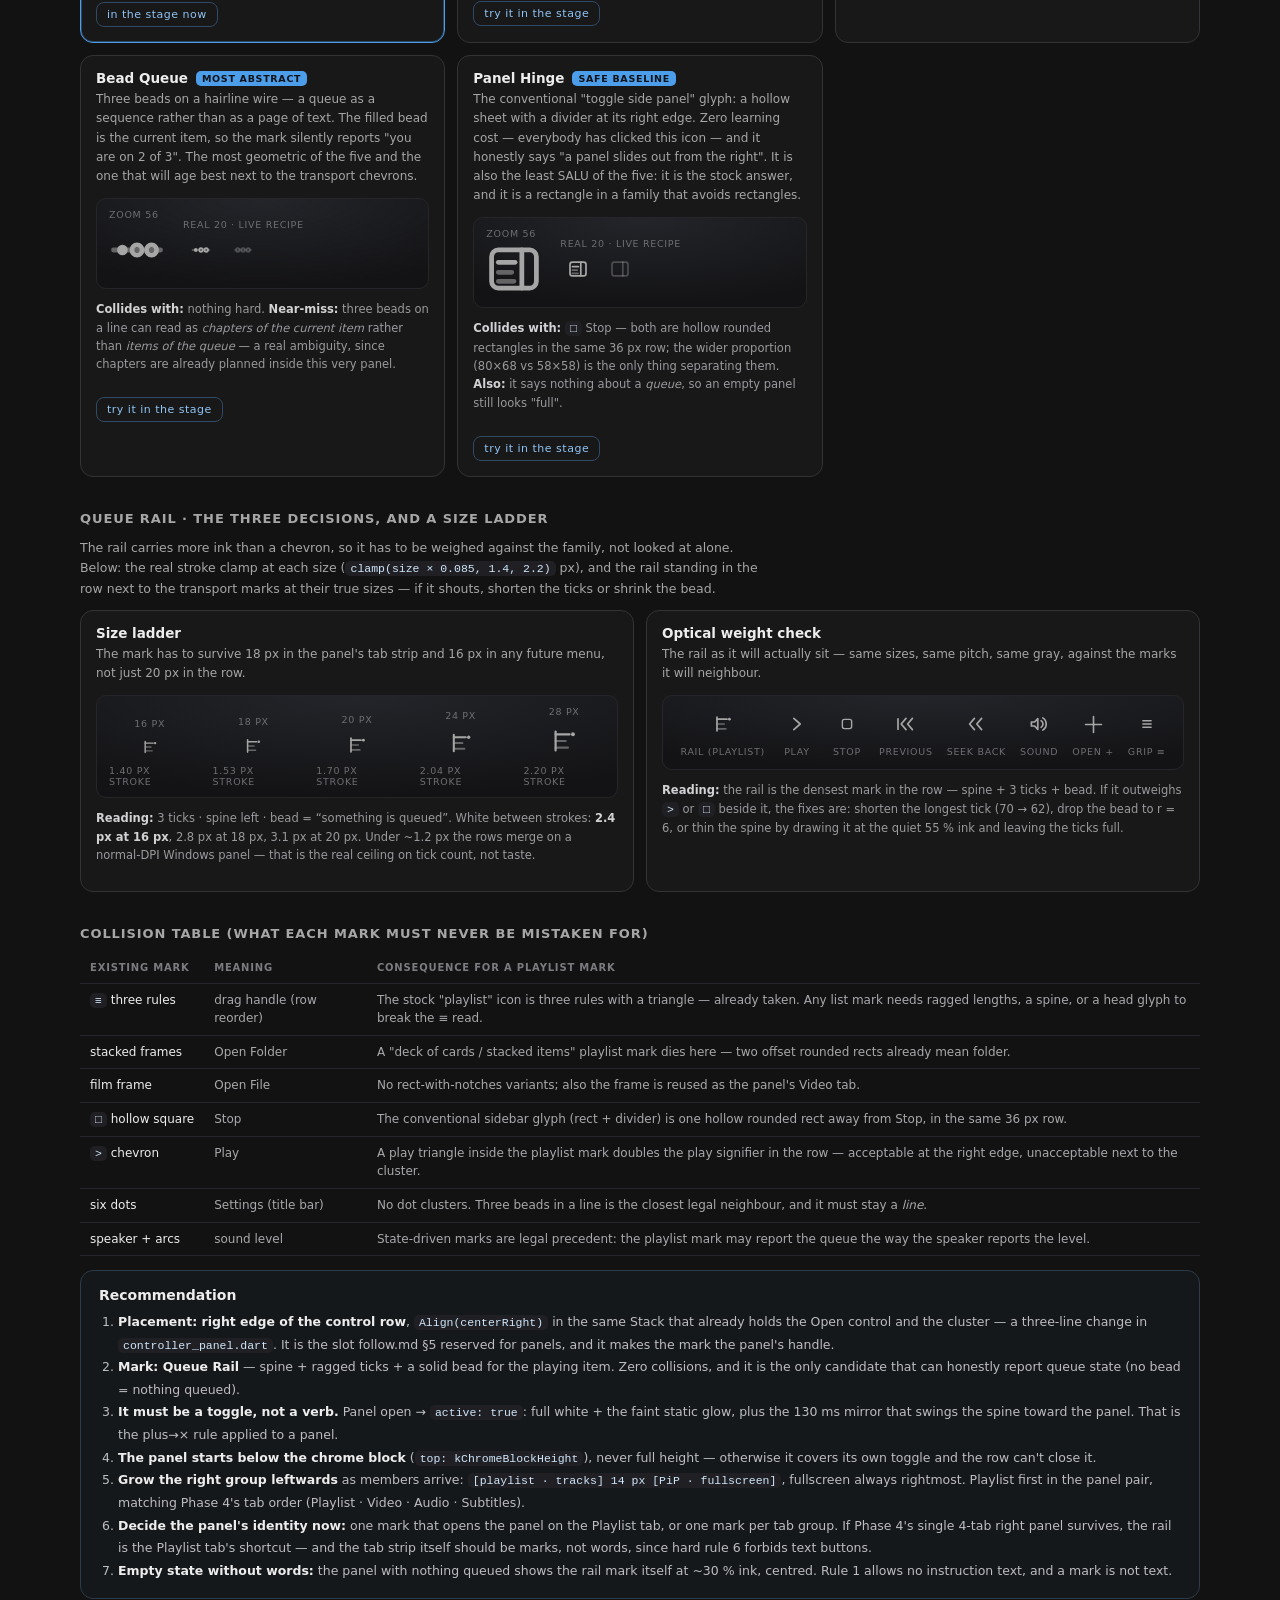
==== commit 9d434beb: "docs(playlist): change of plan — tabs removed, five-mark header, undock The panel is playlist-only n" ====
--- a/design/playlist-mark-preview/index.html
+++ b/design/playlist-mark-preview/index.html
@@ -111,9 +111,40 @@
   .panel.show{transform:translateX(0)}
   .panel.below{top:148px;bottom:0;border-radius:14px 0 0 0}
   .panel.full{top:0;bottom:0}
-  .ptabs{display:flex;align-items:center;gap:2px;padding:10px 12px 8px;border-bottom:1px solid var(--divider)}
-  .ptabs .salu-btn{width:32px;height:32px}
-  .ptabs .sp{margin-left:auto;font-size:10px;color:#7C7C80;letter-spacing:.6px}
+  .phead{display:flex;align-items:center;gap:2px;padding:8px 10px;border-bottom:1px solid var(--divider)}
+  .phead .salu-btn{width:30px;height:30px}
+  .psearch{position:relative;flex:1;height:28px;min-width:34px;display:flex;align-items:center;
+           background:rgba(255,255,255,.045);border:1px solid #2E2E33;border-radius:14px;
+           transition:min-width .22s cubic-bezier(.215,.61,.355,1),background .15s}
+  .psearch:focus-within{background:rgba(255,255,255,.075);border-color:#45454A}
+  .psearch .mag{position:absolute;left:7px;display:grid;place-items:center;color:#7C7C80;pointer-events:none}
+  .psearch input{all:unset;flex:1;font-family:var(--font);font-size:12px;color:var(--ink-lit);
+                 padding:0 26px 0 26px;width:100%;cursor:text}
+  .psearch .clr{position:absolute;right:3px;display:none}
+  .psearch.has .clr{display:grid}
+  .pfoot{display:flex;align-items:center;gap:2px;padding:8px 10px;border-top:1px solid var(--divider)}
+  .pfoot .sp{margin-left:auto;font-size:10px;color:#6E6E73;letter-spacing:.5px;font-variant-numeric:tabular-nums}
+
+  /* the undocked playlist: its own draggable glass window */
+  .panel.detached{transition:opacity .22s cubic-bezier(.215,.61,.355,1),box-shadow .2s;
+                  top:auto;bottom:auto;left:auto;right:auto;width:322px;height:452px;
+                  border:1px solid var(--outline);border-radius:14px;box-shadow:0 22px 60px rgba(0,0,0,.62);
+                  transform:none;z-index:8}
+  .panel.detached.show{transform:none}
+  .panel.detached .phead{cursor:grab;border-radius:14px 14px 0 0}
+  .panel.detached .phead:active{cursor:grabbing}
+  .panel.detached.raise{box-shadow:0 22px 60px rgba(0,0,0,.62),0 0 0 1px rgba(76,158,235,.75)}
+  .panel.detached:not(.show){opacity:0;pointer-events:none}
+  .salu-btn.mute{color:#7A7A7E}
+  .salu-btn.mute:hover{color:#C4C4C8}
+  .toast{position:absolute;left:50%;bottom:34px;transform:translate(-50%,8px);z-index:12;display:flex;
+         align-items:center;gap:10px;height:40px;padding:0 8px 0 16px;border-radius:10px;
+         background:rgba(30,30,30,.90);border:1px solid var(--outline);backdrop-filter:blur(18px);
+         font-size:12px;color:var(--ink-lit);opacity:0;pointer-events:none;
+         transition:opacity .16s,transform .16s cubic-bezier(.215,.61,.355,1)}
+  .toast.show{opacity:1;transform:translate(-50%,0);pointer-events:auto}
+  .toast .salu-btn{width:auto;height:32px;padding:0 10px;font-size:11.5px;color:#8FC4F5;display:grid;place-items:center}
+  .toast .salu-btn:hover{color:#CFE6FB}
   .prows{flex:1;overflow:auto;padding:6px 6px 14px}
   .prow{display:flex;align-items:center;gap:8px;height:38px;padding:0 8px;border-radius:9px;color:var(--ink-idle);
         cursor:pointer;transition:background .12s,color .12s}
@@ -195,8 +226,8 @@
     <div class="pick"><span>Queue state</span>
       <div class="segs" id="seg-queue">
         <button data-v="0" aria-pressed="false">empty</button>
-        <button data-v="1" aria-pressed="true">now = 1</button>
-        <button data-v="3" aria-pressed="false">now = 3</button>
+        <button data-v="1" aria-pressed="true">now = 1 of 14</button>
+        <button data-v="12" aria-pressed="false">now = 12 of 14</button>
       </div>
     </div>
     <div class="pick"><span>Panel top</span>
@@ -253,8 +284,9 @@
       <div class="video"></div>
 
       <div class="panel below" id="panel">
-        <div class="ptabs" id="ptabs"></div>
+        <div class="phead" id="phead"></div>
         <div class="prows" id="prows"></div>
+        <div class="pfoot" id="pfoot"></div>
       </div>
 
       <div class="chrome">
@@ -276,6 +308,7 @@
 
       <div class="pill" id="pill"></div>
 
+      <div class="toast" id="toast"></div>
       <div class="guides" id="guides"></div>
     </div>
   </div>
@@ -381,6 +414,28 @@
                   <path d="M26 54H48M56 54H74M26 66H62"/>`,
   sliders: () => `<path d="M20 30H80M20 50H80M20 70H80"/>
                   <circle cx="40" cy="30" r="7"/><circle cx="62" cy="50" r="7"/><circle cx="34" cy="70" r="7"/>`,
+
+  /* ── header marks (all new to the family except the bin and the ×) ── */
+  // Repeat: the family's existing ¾-arc + arrowhead (RestartMark), reused.
+  loop: () => {
+    const a0 = 3 * Math.PI / 4, sw = 3 * Math.PI / 2, r = 32, c = 50;
+    const end = a0 + sw;
+    const tip = [c + r * Math.cos(end), c + r * Math.sin(end)];
+    const tan = [-Math.sin(end), Math.cos(end)], nor = [tan[1], -tan[0]];
+    const k = 11, b = 16;
+    const head = `M${(tip[0]-tan[0]*b+nor[0]*k).toFixed(1)} ${(tip[1]-tan[1]*b+nor[1]*k).toFixed(1)}`
+               + `L${tip[0].toFixed(1)} ${tip[1].toFixed(1)}`
+               + `L${(tip[0]-tan[0]*b-nor[0]*k).toFixed(1)} ${(tip[1]-tan[1]*b-nor[1]*k).toFixed(1)}`;
+    return `<path d="${arc(c, c, r, a0, sw)}"/><path d="${head}"/>`;
+  },
+  // Repeat one: the same loop with a solid bead at its centre — no numeral.
+  loopOne: () => F.loop() + `<circle cx="50" cy="50" r="8" fill="currentColor" stroke="none"/>`,
+  shuffle: () => `<path d="M14 36H32L54 64H70M14 64H32L54 36H70"/>
+                  <path d="M72 30L84 36L72 42M72 58L84 64L72 70"/>`,
+  search: () => `<circle cx="43" cy="43" r="23"/><path d="M60 60L83 83"/>`,
+  cross:  () => `<path d="M28 28L72 72M72 28L28 72"/>`,   // the × the plus already becomes
+  undock: () => `<rect x="10" y="28" width="60" height="50" rx="10"/><path d="M56 44L86 14M74 14H86V26"/>`,
+  dock:   () => `<rect x="10" y="28" width="60" height="50" rx="10"/><path d="M86 14L58 42M58 30V42H70"/>`,
 };
 
 /* ── playlist candidates ───────────────────────────────────── */
@@ -496,13 +551,17 @@
    state
    ══════════════════════════════════════════════════════════════ */
 const S0 = { place: 'A', mark: 'rail', queue: 1, panelTop: 'below', panelOpen: false, pillOpen: false, guides: false,
-             ticks: 3, bead: 'top', mirror: true, spine: 'left', dock: false };
+             ticks: 3, bead: 'top', mirror: true, spine: 'left', dock: false,
+             repeat: 'off', shuffle: false, undocked: false, search: '',
+             win: { x: 0, y: 0 }, placed: false, firstOpen: true };
 const ITEMS = [
-  ['Episode 05 — First Light.mkv',       '24:10'],
-  ['Episode 06 — Cold Harbour.mkv',      '23:58'],
-  ['Episode 07 — The Long Way Round.mkv','22:41'],
-  ['Episode 08 — Ash and Wire.mkv',      '25:02'],
-  ['Episode 09 — The Quiet Part.mkv',    '24:33'],
+  ['Episode 01 — Cold Open.mkv','23:41'], ['Episode 02 — Salt and Iron.mkv','24:02'],
+  ['Episode 03 — The Ferryman.mkv','22:58'], ['Episode 04 — Nightglass.mkv','24:44'],
+  ['Episode 05 — First Light.mkv','24:10'], ['Episode 06 — Cold Harbour.mkv','23:58'],
+  ['Episode 07 — The Long Way Round.mkv','22:41'], ['Episode 08 — Ash and Wire.mkv','25:02'],
+  ['Episode 09 — The Quiet Part.mkv','24:33'], ['Episode 10 — Halfway House.mkv','23:19'],
+  ['Episode 11 — Broken Compass.mkv','24:47'], ['Episode 12 — The Undertow.mkv','25:11'],
+  ['Episode 13 — Ash Wednesday.mkv','23:36'], ['Episode 14 — Last Light.mkv','26:04'],
 ];
 
 /* The queue state every mark reads: `now` = playing index (-1 = empty),
@@ -587,36 +646,188 @@
 
   document.getElementById('plusBtn').onclick = () => { S0.pillOpen = !S0.pillOpen; render(); };
   const pl = document.getElementById('plBtn');
-  if (pl) pl.onclick = () => { S0.panelOpen = !S0.panelOpen; render(); };
+  if (pl) pl.onclick = () => {
+    if (S0.undocked) {                    // one playlist, one truth: raise the loose window
+      S0.panelOpen = true; render();
+      const p = document.getElementById('panel');
+      p.classList.add('raise'); setTimeout(() => p.classList.remove('raise'), 460);
+    } else {
+      S0.panelOpen = !S0.panelOpen; S0.firstOpen = S0.panelOpen; render();
+    }
+  };
 }
 
 /* ══════════════════════════════════════════════════════════════
    render — panel, caps, guides
    ══════════════════════════════════════════════════════════════ */
-function renderPanel() {
-  const p = document.getElementById('panel');
-  p.className = 'panel ' + (S0.panelTop === 'below' ? 'below' : 'full') + (S0.panelOpen ? ' show' : '');
-  const c = CAND[S0.mark], st = stNow();
-  document.getElementById('ptabs').innerHTML =
-      `<div class="salu-btn on" title="Playlist">${svg(c.draw(st), 18)}</div>`
-    + btn(F.film(), { size: 18, tip: 'Video' })
-    + btn(F.speaker(2, false), { size: 18, tip: 'Audio' })
-    + btn(F.subs(), { size: 18, tip: 'Subtitles' })
-    + `<span class="sp">4 tabs · marks, no words</span>`;
-
-  const rows = document.getElementById('prows');
-  if (S0.queue === 0) {
-    rows.innerHTML = `<div class="pempty">${svg(c.draw(stEmpty()), 46, strokeUnits(46))}</div>`;
-    return;
-  }
-  rows.innerHTML = ITEMS.map((it, i) => `
-    <div class="prow ${i === st.now ? 'now' : ''}">
+function headerMarkup() {
+  const rep = S0.repeat;
+  const repMark = rep === 'one' ? F.loopOne() : F.loop();
+  const repCls  = rep === 'off' ? 'mute' : 'on';
+  const repTip  = rep === 'off' ? 'Repeat off' : rep === 'all' ? 'Repeat all' : 'Repeat one';
+  return `
+    <div class="salu-btn ${repCls}" id="hRepeat" title="${repTip}">${svg(repMark, 18)}</div>
+    <div class="salu-btn ${S0.shuffle ? 'on' : ''}" id="hShuffle" title="Shuffle">${svg(F.shuffle(), 18)}</div>
+    <div class="psearch ${S0.search ? 'has' : ''}">
+      <span class="mag">${svg(F.search(), 13, 11)}</span>
+      <input id="hSearch" value="${S0.search.replace(/"/g, '&quot;')}" spellcheck="false" aria-label="filter">
+      <div class="salu-btn clr" id="hClear" title="Clear">${svg(F.cross(), 11, 12)}</div>
+    </div>
+    <div class="salu-btn" id="hWipe" title="Clear playlist">${svg(F.trash(), 18)}</div>
+    <div class="salu-btn" id="hDock" title="${S0.undocked ? 'Dock back' : 'Undock'}">${svg(S0.undocked ? F.dock() : F.undock(), 18)}</div>`;
+}
+
+function rowHtml(it, i, now) {
+  return `
+    <div class="prow ${i === now ? 'now' : ''}" data-i="${i}">
       ${svg(F.grip(), 16, 9)}
-      ${i === st.now ? `<span style="color:#EDEDED;display:grid;place-items:center">${svg(F.play(), 12, 11)}</span>` : `<span style="width:12px"></span>`}
+      ${i === now ? `<span style="color:#EDEDED;display:grid;place-items:center">${svg(F.play(), 12, 11)}</span>`
+                  : `<span style="width:12px"></span>`}
       <span class="nm">${it[0]}</span>
       <span class="dur">${it[1]}</span>
       <span class="act">${btn(F.trash(), { size: 16, tip: 'Remove' })}</span>
-    </div>`).join('');
+    </div>`;
+}
+
+/* The list, filtered by the header field. Filtering changes the VIEW only —
+   the queue itself is never reordered or trimmed by a search. */
+function renderRows() {
+  const rows = document.getElementById('prows');
+  const st = stNow();
+  const term = S0.search.trim().toLowerCase();
+  if (S0.queue === 0) {
+    rows.innerHTML = `<div class="pempty">${svg(CAND[S0.mark].draw(stEmpty()), 46, strokeUnits(46))}</div>`;
+    return 0;
+  }
+  const shown = ITEMS.map((it, i) => [it, i]).filter(([it]) => !term || it[0].toLowerCase().includes(term));
+  rows.innerHTML = shown.length
+    ? shown.map(([it, i]) => rowHtml(it, i, st.now)).join('')
+    : `<div class="pempty">${svg(F.search(), 40, strokeUnits(40))}</div>`;   // no match: the mark, no words
+  return shown.length;
+}
+
+/* Auto-scroll — only when required, and by the shortest distance. */
+function revealNow(instant) {
+  const list = document.getElementById('prows');
+  const row = list && list.querySelector('.prow.now');
+  if (!row) return;                       // filtered out → nothing to reveal, nothing to fight over
+  const pad = 6, lr = list.getBoundingClientRect(), rr = row.getBoundingClientRect();
+  const above = rr.top < lr.top + pad, below = rr.bottom > lr.bottom - pad;
+  if (!above && !below) return;           // already comfortably in view → do not move
+  const delta = above ? (rr.top - lr.top - pad) : (rr.bottom - lr.bottom + pad);
+  list.scrollTo({ top: list.scrollTop + delta, behavior: instant ? 'auto' : 'smooth' });
+}
+
+let toastTimer = null;
+function toast(msg, undo) {
+  const t = document.getElementById('toast');
+  t.innerHTML = `<span>${msg}</span>` + (undo ? `<div class="salu-btn" id="tUndo">Undo</div>` : '');
+  t.classList.add('show');
+  clearTimeout(toastTimer);
+  toastTimer = setTimeout(() => t.classList.remove('show'), 5000);
+  if (undo) t.querySelector('#tUndo').onclick = () => { clearTimeout(toastTimer); t.classList.remove('show'); undo(); };
+}
+
+function syncQueueSegs() {
+  const el = document.getElementById('seg-queue');
+  [...el.children].forEach(b => b.setAttribute('aria-pressed', String(+b.dataset.v === S0.queue)));
+}
+
+function renderPanel() {
+  const p = document.getElementById('panel');
+  let cls = 'panel';
+  cls += S0.undocked ? ' detached' : (S0.panelTop === 'below' ? ' below' : ' full');
+  if (S0.panelOpen) cls += ' show';
+  p.className = cls;
+
+  if (S0.undocked) {
+    if (!S0.placed) {
+      const sr = document.getElementById('stage').getBoundingClientRect();
+      S0.win = { x: Math.round(sr.width - 322 - 72), y: 196 };
+      S0.placed = true;
+    }
+    p.style.left = S0.win.x + 'px';
+    p.style.top = S0.win.y + 'px';
+  } else { p.style.left = ''; p.style.top = ''; }
+
+  // The header exists only once something is queued (owner's rule).
+  document.getElementById('phead').innerHTML = S0.queue === 0 ? '' : headerMarkup();
+  document.getElementById('phead').style.display = S0.queue === 0 ? 'none' : 'flex';
+
+  const shown = renderRows();
+
+  document.getElementById('pfoot').innerHTML =
+      `<div class="salu-btn" id="fAdd" title="Add files">${svg(F.plus(), 18)}</div>`
+    + `<span class="sp">${S0.queue === 0 ? '0' : (shown === ITEMS.length ? String(ITEMS.length) : shown + ' / ' + ITEMS.length)}</span>`;
+
+  wirePanel();
+  revealNow(S0.firstOpen);
+  S0.firstOpen = false;
+}
+
+function wirePanel() {
+  const on = (id, fn) => { const e = document.getElementById(id); if (e) e.onclick = fn; };
+
+  on('hRepeat', () => {
+    S0.repeat = S0.repeat === 'off' ? 'all' : S0.repeat === 'all' ? 'one' : 'off';
+    render();
+  });
+  on('hShuffle', () => { S0.shuffle = !S0.shuffle; render(); });
+
+  const inp = document.getElementById('hSearch');
+  if (inp) {
+    // Only the rows re-render while typing — the field keeps focus and caret.
+    inp.oninput = e => { S0.search = e.target.value; renderRows(); revealNow(false);
+      document.getElementById('pfoot').querySelector('.sp').textContent =
+        S0.queue === 0 ? '0' : String(document.querySelectorAll('.prow').length); };
+    inp.onkeydown = e => {
+      if (e.key === 'Escape') {                       // field first, panel second
+        if (S0.search) { S0.search = ''; e.stopPropagation(); render(); }
+        else { S0.panelOpen = false; render(); }
+      }
+    };
+  }
+  on('hClear', () => { S0.search = ''; render(); const f = document.getElementById('hSearch'); if (f) f.focus(); });
+
+  on('hWipe', () => {                                  // rule 3: instant, no dialog, 5 s Undo
+    const prev = S0.queue;
+    S0.queue = 0; syncQueueSegs(); render();
+    toast('Playlist cleared', () => { S0.queue = prev; syncQueueSegs(); render(); });
+  });
+
+  on('hDock', () => { S0.undocked = !S0.undocked; S0.placed = false; render(); });
+  on('fAdd', () => toast('Native picker → appended, playback untouched'));
+
+  document.querySelectorAll('.prow').forEach(r => {
+    r.onclick = e => {
+      if (e.target.closest('.act')) {                  // per-row remove + Undo
+        const i = +r.dataset.i, prev = S0.queue;
+        toast('Removed from playlist', () => { S0.queue = prev; syncQueueSegs(); render(); });
+        r.style.opacity = '0'; r.style.transform = 'translateX(14px)';
+        r.style.transition = 'opacity .16s, transform .16s';
+        return;
+      }
+      S0.queue = +r.dataset.i + 1; syncQueueSegs(); S0.firstOpen = false; render();
+    };
+  });
+
+  // Dragging the undocked window by its header.
+  const p = document.getElementById('panel');
+  if (S0.undocked) {
+    const head = document.getElementById('phead');
+    head.onpointerdown = e => {
+      if (e.target.closest('.salu-btn') || e.target.closest('.psearch')) return;
+      const sx = e.clientX - S0.win.x, sy = e.clientY - S0.win.y;
+      head.setPointerCapture(e.pointerId);
+      head.onpointermove = ev => {
+        S0.win = { x: ev.clientX - sx, y: ev.clientY - sy };
+        p.style.left = S0.win.x + 'px'; p.style.top = S0.win.y + 'px';
+      };
+      head.onpointerup = () => { head.onpointermove = null; head.onpointerup = null; };
+    };
+  } else {
+    document.getElementById('phead').onpointerdown = null;
+  }
 }
 
 function renderCaps() {
@@ -797,7 +1008,15 @@
   if (!e.target.closest('#pill') && !e.target.closest('#plusBtn') && S0.pillOpen) { S0.pillOpen = false; render(); }
 });
 document.addEventListener('keydown', e => {
-  if (e.key === 'Escape') { S0.pillOpen = false; S0.panelOpen = false; render(); }
+  if (e.key === 'Escape') {
+    if (document.activeElement && document.activeElement.id === 'hSearch') return; // field owns Esc
+    if (S0.pillOpen) { S0.pillOpen = false; render(); return; }
+    if (S0.panelOpen) { S0.panelOpen = false; render(); }
+  }
+  if ((e.ctrlKey || e.metaKey) && e.key.toLowerCase() === 'l') {   // the silent shortcut
+    e.preventDefault();
+    document.getElementById('plBtn').click();   // identical to clicking the mark
+  }
 });
 </script>
 </body>
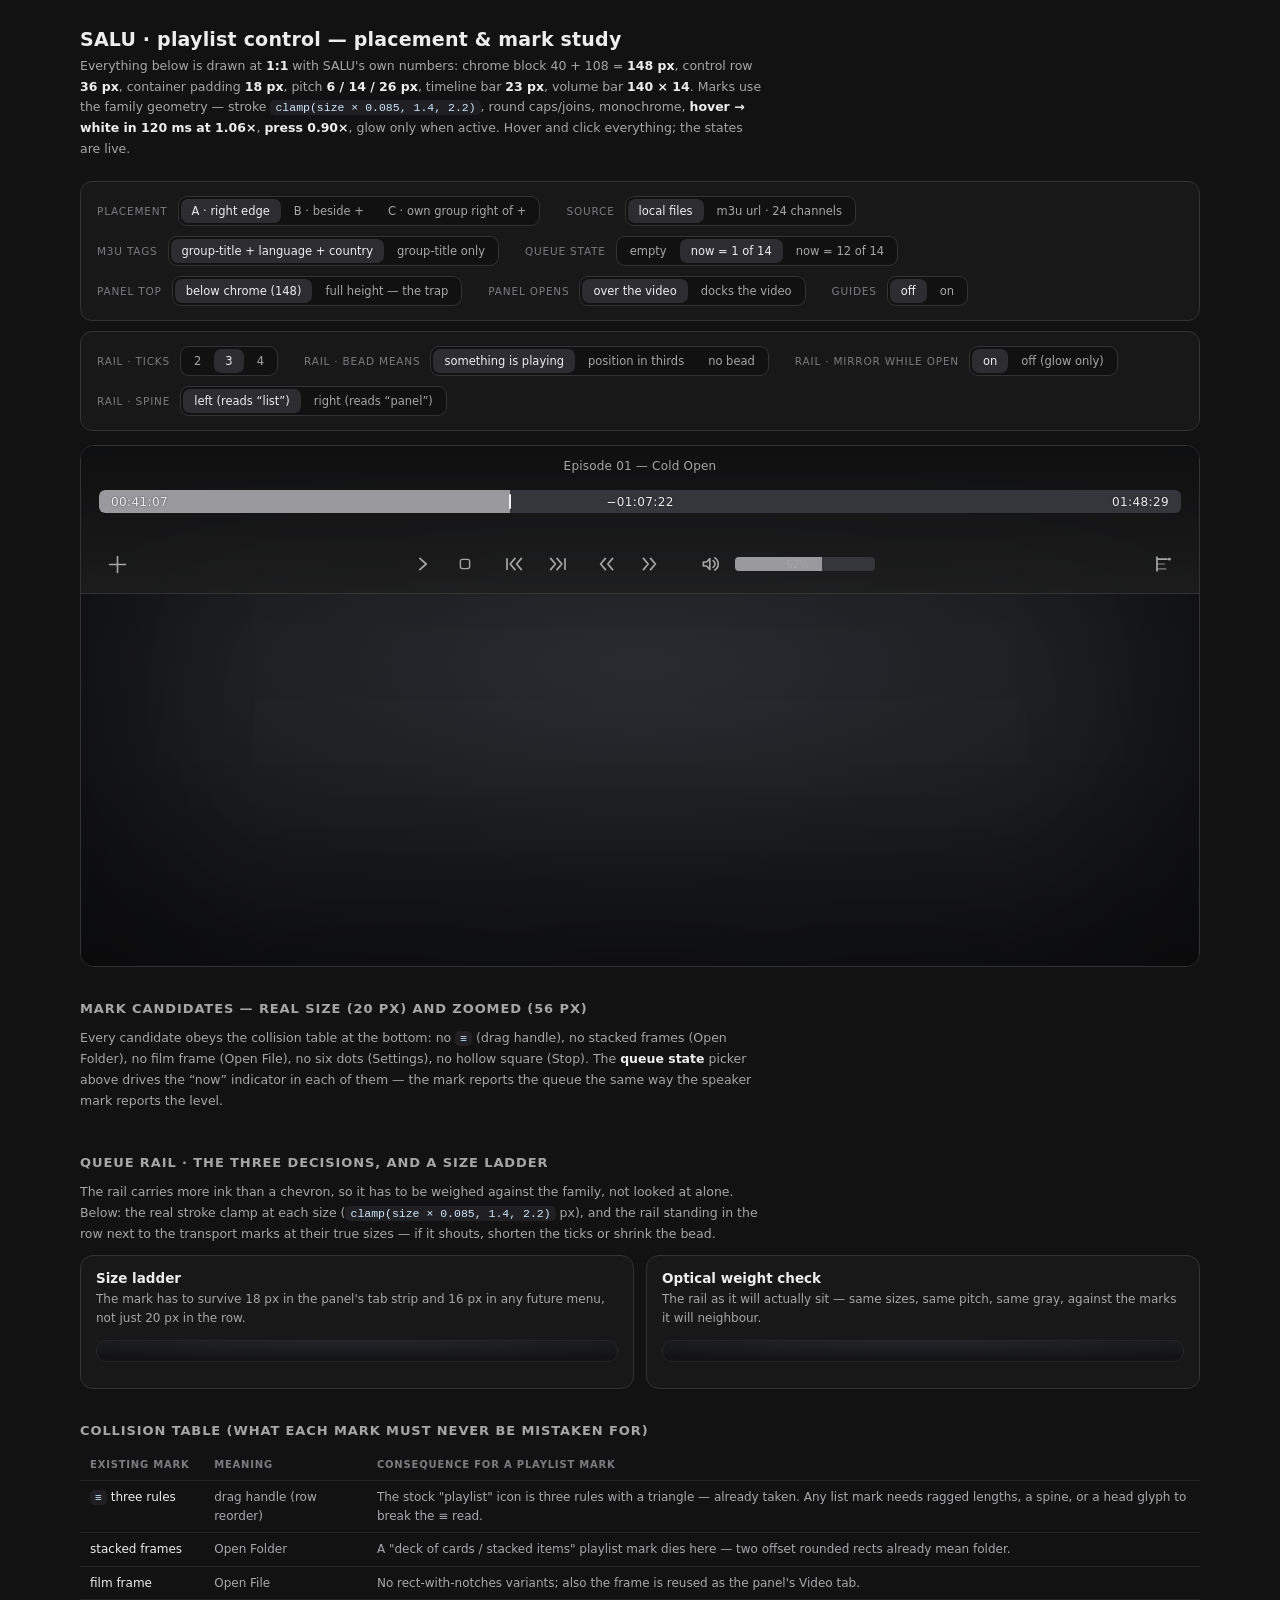
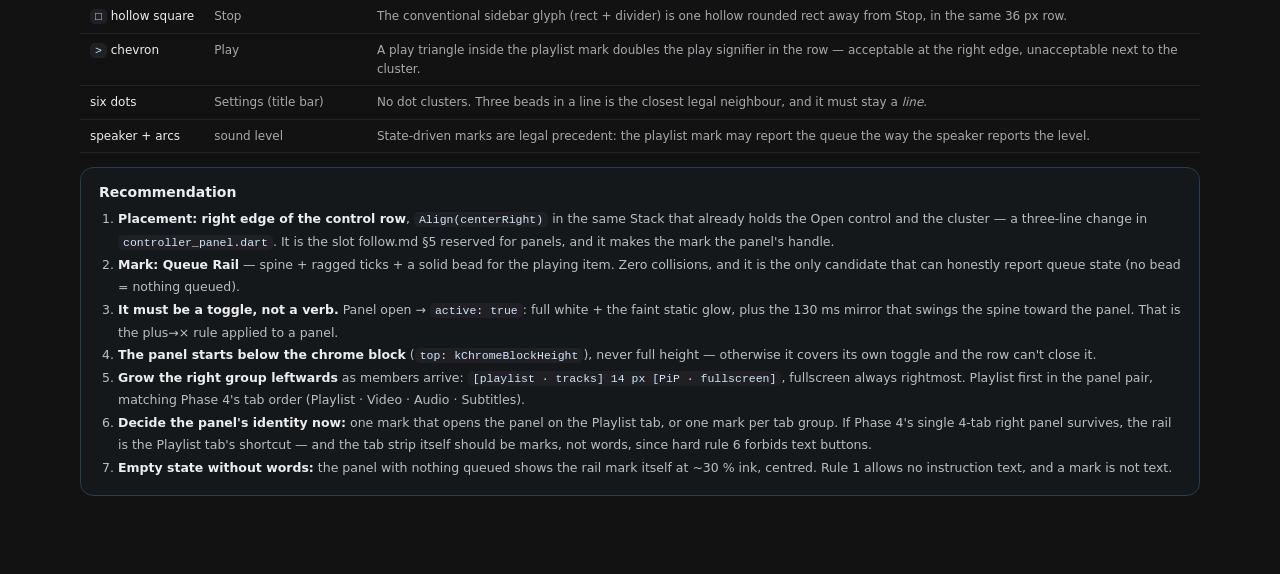
==== commit 57229e01: "feat(design): m3u/URL mode in the playlist study Adds a second source mode to the interactive study " ====
--- a/design/playlist-mark-preview/index.html
+++ b/design/playlist-mark-preview/index.html
@@ -5,7 +5,7 @@
 <meta name="viewport" content="width=device-width, initial-scale=1">
 <title>SALU · playlist control — placement &amp; mark study</title>
 <style>
-  :root{
+  :root{color-scheme:dark;
     --bg:#121212; --surface:#252526; --glass:rgba(30,30,30,.80);
     --outline:#333336; --divider:#3A3A3C;
     --ink-idle:#A6A6A6; --ink-lit:#EDEDED;
@@ -122,8 +122,14 @@
                  padding:0 26px 0 26px;width:100%;cursor:text}
   .psearch .clr{position:absolute;right:3px;display:none}
   .psearch.has .clr{display:grid}
-  .pfoot{display:flex;align-items:center;gap:2px;padding:8px 10px;border-top:1px solid var(--divider)}
-  .pfoot .sp{margin-left:auto;font-size:10px;color:#6E6E73;letter-spacing:.5px;font-variant-numeric:tabular-nums}
+  /* the count lives INSIDE the field, left of the ✕ — there is no footer */
+  .psearch .cnt{position:absolute;right:9px;font-size:10px;color:#7C7C80;letter-spacing:.3px;
+                font-variant-numeric:tabular-nums;pointer-events:none;transition:right .15s}
+  .psearch.has .cnt{right:28px}
+  .idle{position:absolute;inset:0;z-index:1;display:grid;place-items:center;opacity:0;
+        transition:opacity .3s ease-out;pointer-events:none}
+  .idle.show{opacity:1}
+  .idle .wm{font-size:32px;font-weight:300;letter-spacing:14px;color:rgba(237,237,237,.13)}
 
   /* the undocked playlist: its own draggable glass window */
   .panel.detached{transition:opacity .22s cubic-bezier(.215,.61,.355,1),box-shadow .2s;
@@ -145,7 +151,13 @@
   .toast.show{opacity:1;transform:translate(-50%,0);pointer-events:auto}
   .toast .salu-btn{width:auto;height:32px;padding:0 10px;font-size:11.5px;color:#8FC4F5;display:grid;place-items:center}
   .toast .salu-btn:hover{color:#CFE6FB}
-  .prows{flex:1;overflow:auto;padding:6px 6px 14px}
+  .prows{flex:1;overflow:auto;padding:6px 6px 14px;scrollbar-width:thin;
+         scrollbar-color:rgba(255,255,255,.18) transparent}
+  .prows::-webkit-scrollbar{width:6px}
+  .prows::-webkit-scrollbar-track{background:transparent}
+  .prows::-webkit-scrollbar-corner{background:transparent}
+  .prows::-webkit-scrollbar-thumb{background:rgba(255,255,255,.16);border-radius:3px}
+  .prows::-webkit-scrollbar-thumb:hover{background:rgba(255,255,255,.30)}
   .prow{display:flex;align-items:center;gap:8px;height:38px;padding:0 8px;border-radius:9px;color:var(--ink-idle);
         cursor:pointer;transition:background .12s,color .12s}
   .prow:hover{background:rgba(255,255,255,.055);color:var(--ink-lit)}
@@ -223,6 +235,18 @@
         <button data-v="C" aria-pressed="false">C · own group right of +</button>
       </div>
     </div>
+    <div class="pick"><span>Source</span>
+      <div class="segs" id="seg-source">
+        <button data-v="local" aria-pressed="true">local files</button>
+        <button data-v="m3u" aria-pressed="false">m3u url · 24 channels</button>
+      </div>
+    </div>
+    <div class="pick"><span>m3u tags</span>
+      <div class="segs" id="seg-tags">
+        <button data-v="full" aria-pressed="true">group-title + language + country</button>
+        <button data-v="thin" aria-pressed="false">group-title only</button>
+      </div>
+    </div>
     <div class="pick"><span>Queue state</span>
       <div class="segs" id="seg-queue">
         <button data-v="0" aria-pressed="false">empty</button>
@@ -286,12 +310,13 @@
       <div class="panel below" id="panel">
         <div class="phead" id="phead"></div>
         <div class="prows" id="prows"></div>
-        <div class="pfoot" id="pfoot"></div>
-      </div>
+        <div class="gpill" id="gpill"></div>
+      </div>
+      <div class="idle" id="idle"><div class="wm">SALU</div></div>
 
       <div class="chrome">
         <div class="titlebar">
-          <div class="t">Episode 07 — The Long Way Round.mkv</div>
+          <div class="t" id="tbTitle">Episode 07 — The Long Way Round.mkv</div>
           <div class="caps" id="caps"></div>
         </div>
         <div class="controller">
@@ -436,7 +461,39 @@
   cross:  () => `<path d="M28 28L72 72M72 28L28 72"/>`,   // the × the plus already becomes
   undock: () => `<rect x="10" y="28" width="60" height="50" rx="10"/><path d="M56 44L86 14M74 14H86V26"/>`,
   dock:   () => `<rect x="10" y="28" width="60" height="50" rx="10"/><path d="M86 14L58 42M58 30V42H70"/>`,
+
+  // ── the m3u header marks (group-by pill + favourite bookmark) ──
+  gFlat: () => [28, 50, 72].map(y =>
+      `<circle cx="17" cy="${y}" r="5" fill="currentColor" stroke="none"/><path d="M30 ${y}H86"/>`).join(''),
+  gCat:  () => `<path d="M20 26H64"/><path d="M26 40H20V78H26"/>` +
+               q(`<path d="M34 52H80M34 70H72"/>`),
+  gLang: () => `<rect x="12" y="16" width="76" height="48" rx="14"/><path d="M36 64V82L56 64"/>` +
+               q(`<path d="M26 34H62M26 48H74"/>`),
+  gFlag: () => `<path d="M24 12V88"/><path d="M24 20H76L62 34L76 48H24"/>`,
+  bookmark: (filled) => `<path d="M26 12H74V86L50 68L26 86Z"${filled ? ' fill="currentColor"' : ''}/>`,
 };
+
+/* ── the m3u model: 24 channels with the tags a real IPTV list carries ── */
+const M3U = (() => {
+  const groups = [
+    ['News',   ['BBC News HD', 'Sky News', 'CNN International', 'France 24', 'Al Jazeera English', 'NHK World']],
+    ['Sports', ['BT Sport 1', 'ESPN HD', 'beIN Sports 1', 'Sky Sports F1', 'Eurosport 1', 'Star Sports 1']],
+    ['Movies', ['TCM HD', 'Sky Cinema Premiere', 'AMC HD', 'Paramount Network', 'Sony Movies', 'Action Movies']],
+    ['Kids',   ['Cartoon Network', 'Nickelodeon', 'Disney Junior', 'CBeebies', 'Boomerang', 'Nick Jr']],
+  ];
+  const langs = ['English', 'English', 'French', 'Spanish', 'English', 'Japanese'];
+  const ctry  = ['United Kingdom', 'United Kingdom', 'United States', 'France', 'Qatar', 'Japan'];
+  const out = []; let n = 101;
+  groups.forEach(([g, list], gi) => list.forEach((nm, i) => out.push({
+    name: nm, group: g, lang: langs[(gi + i) % langs.length],
+    country: ctry[(gi * 2 + i) % ctry.length], chno: n++,
+  })));
+  return out;
+})();
+const groupKey = (ch, mode) => mode === 'category' ? ch.group
+  : mode === 'language' ? ch.lang : mode === 'country' ? ch.country : '';
+const GROUP_MODES = [['flat', 'gFlat', 'Flat'], ['category', 'gCat', 'Category'],
+                     ['language', 'gLang', 'Language'], ['country', 'gFlag', 'Country']];
 
 /* ── playlist candidates ───────────────────────────────────── */
 /* st = {now: index of the playing row (-1 when the queue is empty), count} */
@@ -553,7 +610,10 @@
 const S0 = { place: 'A', mark: 'rail', queue: 1, panelTop: 'below', panelOpen: false, pillOpen: false, guides: false,
              ticks: 3, bead: 'top', mirror: true, spine: 'left', dock: false,
              repeat: 'off', shuffle: false, undocked: false, search: '',
-             win: { x: 0, y: 0 }, placed: false, firstOpen: true };
+             win: { x: 0, y: 0 }, placed: false, firstOpen: true,
+             source: 'local', group: 'category', groupPill: false, openGroup: null,
+             favFilter: false, favs: new Set(['BBC News HD', 'Sky Sports F1', 'TCM HD']),
+             m3uLoaded: true, mnow: 6, revealKey: null, thinTags: false };
 const ITEMS = [
   ['Episode 01 — Cold Open.mkv','23:41'], ['Episode 02 — Salt and Iron.mkv','24:02'],
   ['Episode 03 — The Ferryman.mkv','22:58'], ['Episode 04 — Nightglass.mkv','24:44'],
@@ -566,8 +626,10 @@
 
 /* The queue state every mark reads: `now` = playing index (-1 = empty),
    `count` = queue length. Same shape for the row, the panel and the gallery. */
-const stNow = () => ({ now: S0.queue === 0 ? -1 : S0.queue - 1,
-                       count: S0.queue === 0 ? 0 : ITEMS.length });
+S0.items = ITEMS.slice();            // the working queue (remove / clear mutate it)
+const stNow = () => S0.source === 'm3u'
+  ? { now: (S0.m3uLoaded && S0.mnow >= 0) ? S0.mnow : -1, count: M3U.length }
+  : { now: S0.queue === 0 ? -1 : S0.queue - 1, count: S0.items.length };
 const stEmpty = () => ({ now: -1, count: 0 });
 
 function seg(id, key, after) {
@@ -660,21 +722,98 @@
 /* ══════════════════════════════════════════════════════════════
    render — panel, caps, guides
    ══════════════════════════════════════════════════════════════ */
-function headerMarkup() {
-  const rep = S0.repeat;
-  const repMark = rep === 'one' ? F.loopOne() : F.loop();
-  const repCls  = rep === 'off' ? 'mute' : 'on';
-  const repTip  = rep === 'off' ? 'Repeat off' : rep === 'all' ? 'Repeat all' : 'Repeat one';
+function searchMarkup() {
   return `
-    <div class="salu-btn ${repCls}" id="hRepeat" title="${repTip}">${svg(repMark, 18)}</div>
-    <div class="salu-btn ${S0.shuffle ? 'on' : ''}" id="hShuffle" title="Shuffle">${svg(F.shuffle(), 18)}</div>
-    <div class="psearch ${S0.search ? 'has' : ''}">
+    <div class="psearch ${S0.search ? 'has' : ''}" id="hSearchWrap">
       <span class="mag">${svg(F.search(), 13, 11)}</span>
       <input id="hSearch" value="${S0.search.replace(/"/g, '&quot;')}" spellcheck="false" aria-label="filter">
+      <span class="cnt" id="hCount">0</span>
       <div class="salu-btn clr" id="hClear" title="Clear">${svg(F.cross(), 11, 12)}</div>
-    </div>
-    <div class="salu-btn" id="hWipe" title="Clear playlist">${svg(F.trash(), 18)}</div>
-    <div class="salu-btn" id="hDock" title="${S0.undocked ? 'Dock back' : 'Undock'}">${svg(S0.undocked ? F.dock() : F.undock(), 18)}</div>`;
+    </div>`;
+}
+
+/* One header, five slots. Slots 1–2 swap with the source; 3–5 never do:
+   local  → repeat · shuffle   · search · clear · undock
+   m3u    → group · favourite · search · clear · undock                     */
+function headerMarkup() {
+  let one, two;
+  if (S0.source === 'm3u') {
+    const gm = GROUP_MODES.find(m => m[0] === S0.group);
+    // A filter suspends grouping — and the mark says so with the same quiet
+    // ink shuffle borrows under repeat-one. One grammar for "not in effect".
+    const suspended = S0.group !== 'flat' && (S0.search.trim() !== '' || S0.favFilter);
+    one = `<div class="salu-btn ${S0.groupPill ? 'on' : (suspended ? 'mute' : '')}" id="hGroup"
+            title="Group by · ${gm[2]}">${svg(F[gm[1]](), 18)}</div>`;
+    two = `<div class="salu-btn ${S0.favFilter ? 'on' : ''}" id="hFav" title="Favourites only">
+            ${svg(F.bookmark(S0.favFilter), 18)}</div>`;
+  } else {
+    const rep = S0.repeat;
+    one = `<div class="salu-btn ${rep === 'off' ? 'mute' : 'on'}" id="hRepeat"
+            title="${rep === 'off' ? 'Repeat off' : rep === 'all' ? 'Repeat all' : 'Repeat one'}">
+            ${svg(rep === 'one' ? F.loopOne() : F.loop(), 18)}</div>`;
+    two = `<div class="salu-btn ${S0.shuffle ? 'on' : ''}" id="hShuffle" title="Shuffle">
+            ${svg(F.shuffle(), 18)}</div>`;
+  }
+  return one + two + searchMarkup()
+    + `<div class="salu-btn" id="hWipe" title="Clear playlist">${svg(F.trash(), 18)}</div>`
+    + `<div class="salu-btn" id="hDock" title="${S0.undocked ? 'Dock back' : 'Undock'}">
+        ${svg(S0.undocked ? F.dock() : F.undock(), 18)}</div>`;
+}
+
+function m3uRow(ch, i, now) {
+  const fav = S0.favs.has(ch.name);
+  return `
+    <div class="prow ${i === now ? 'now' : ''}" data-m="${i}">
+      ${i === now ? `<span style="color:#EDEDED;display:grid;place-items:center">${svg(F.play(), 12, 11)}</span>`
+                  : `<span style="width:12px"></span>`}
+      <span class="nm">${ch.name}</span>
+      <span class="dur">${ch.chno}</span>
+      <div class="salu-btn fav ${fav ? 'on' : ''}" data-fav="${i}" title="${fav ? 'Remove favourite' : 'Favourite'}">${svg(F.bookmark(fav), 15)}</div>
+    </div>`;
+}
+
+/* Flat · or an accordion where exactly one group is open, and the group that
+   holds the playing channel is the one that opens. */
+function renderM3URows() {
+  const rows = document.getElementById('prows'), st = stNow();
+  if (!S0.m3uLoaded) {
+    rows.innerHTML = `<div class="pempty">${svg(CAND[S0.mark].draw(stEmpty()), 46, strokeUnits(46))}</div>`;
+    return 0;
+  }
+  const term = S0.search.trim().toLowerCase();
+  const filtering = term !== '' || S0.favFilter;
+  let list = M3U.map((ch, i) => [ch, i]);
+  if (S0.favFilter) list = list.filter(([ch]) => S0.favs.has(ch.name));
+  if (term) list = list.filter(([ch]) =>
+    ch.name.toLowerCase().includes(term) || ch.group.toLowerCase().includes(term));
+
+  if (!list.length) {                       // no match: the mark, no words
+    rows.innerHTML = `<div class="pempty">${svg(S0.favFilter && !term ? F.bookmark(false) : F.search(), 40, strokeUnits(40))}</div>`;
+    return 0;
+  }
+  // Filtering answers "where is X", grouping answers "browse" — so a filter
+  // shows matches flat and grouping is suspended (its mark goes quiet).
+  if (S0.group === 'flat' || filtering) {
+    rows.innerHTML = list.map(([ch, i]) => m3uRow(ch, i, st.now)).join('');
+    return list.length;
+  }
+
+  const keys = [...new Set(M3U.map(ch => groupKey(ch, S0.group)))].sort();
+  const nowCh = st.now >= 0 ? M3U[st.now] : null;
+  if (S0.openGroup === null || (S0.openGroup !== '' && !keys.includes(S0.openGroup))) {
+    S0.openGroup = nowCh ? groupKey(nowCh, S0.group) : keys[0];
+  }
+  let html = '';
+  keys.forEach(k => {
+    const members = M3U.map((ch, i) => [ch, i]).filter(([ch]) => groupKey(ch, S0.group) === k);
+    const open = S0.openGroup === k;
+    html += `<div class="ghead ${open ? 'open' : ''}" data-g="${k}">
+        <span class="chev">${svg(F.play(), 11, 12)}</span>
+        <span class="gn">${k}</span><span class="gc">${members.length}</span></div>`;
+    if (open) html += members.map(([ch, i]) => m3uRow(ch, i, st.now)).join('');
+  });
+  rows.innerHTML = html;
+  return list.length;
 }
 
 function rowHtml(it, i, now) {
@@ -692,6 +831,7 @@
 /* The list, filtered by the header field. Filtering changes the VIEW only —
    the queue itself is never reordered or trimmed by a search. */
 function renderRows() {
+  if (S0.source === 'm3u') return renderM3URows();
   const rows = document.getElementById('prows');
   const st = stNow();
   const term = S0.search.trim().toLowerCase();
@@ -699,7 +839,7 @@
     rows.innerHTML = `<div class="pempty">${svg(CAND[S0.mark].draw(stEmpty()), 46, strokeUnits(46))}</div>`;
     return 0;
   }
-  const shown = ITEMS.map((it, i) => [it, i]).filter(([it]) => !term || it[0].toLowerCase().includes(term));
+  const shown = S0.items.map((it, i) => [it, i]).filter(([it]) => !term || it[0].toLowerCase().includes(term));
   rows.innerHTML = shown.length
     ? shown.map(([it, i]) => rowHtml(it, i, st.now)).join('')
     : `<div class="pempty">${svg(F.search(), 40, strokeUnits(40))}</div>`;   // no match: the mark, no words
@@ -730,7 +870,31 @@
 
 function syncQueueSegs() {
   const el = document.getElementById('seg-queue');
-  [...el.children].forEach(b => b.setAttribute('aria-pressed', String(+b.dataset.v === S0.queue)));
+  const cur = S0.source === 'm3u'
+    ? (!S0.m3uLoaded ? 0 : (S0.mnow === 0 ? 1 : (S0.mnow >= 12 ? 12 : -1)))
+    : S0.queue;
+  [...el.children].forEach(b => b.setAttribute('aria-pressed', String(+b.dataset.v === cur)));
+}
+
+function nothingLoaded() {
+  return S0.source === 'm3u' ? !S0.m3uLoaded : S0.items.length === 0;
+}
+
+function renderGroupPill() {
+  const el = document.getElementById('gpill');
+  const show = S0.source === 'm3u' && S0.groupPill && S0.panelOpen && S0.m3uLoaded;
+  el.className = 'gpill' + (show ? ' show' : '');
+  el.innerHTML = GROUP_MODES.map(([k, mk, label]) => {
+    // A mode the playlist carries no tags for is dimmed, not hidden — the
+    // honest answer to "most m3u files only have group-title".
+    const dead = S0.thinTags && (k === 'language' || k === 'country');
+    return `<div class="salu-btn ${S0.group === k ? 'on' : ''} ${dead ? 'off' : ''}"
+              data-gm="${k}" title="Group by ${label}">${svg(F[mk](), 19)}</div>`;
+  }).join('');
+  el.querySelectorAll('[data-gm]').forEach(b => b.onclick = () => {
+    if (b.classList.contains('off')) return;
+    S0.group = b.dataset.gm; S0.groupPill = false; S0.openGroup = null; render();
+  });
 }
 
 function renderPanel() {
@@ -750,19 +914,41 @@
     p.style.top = S0.win.y + 'px';
   } else { p.style.left = ''; p.style.top = ''; }
 
-  // The header exists only once something is queued (owner's rule).
-  document.getElementById('phead').innerHTML = S0.queue === 0 ? '' : headerMarkup();
-  document.getElementById('phead').style.display = S0.queue === 0 ? 'none' : 'flex';
+  // The header exists only once something is loaded (owner's rule).
+  const empty = nothingLoaded();
+  document.getElementById('phead').innerHTML = empty ? '' : headerMarkup();
+  document.getElementById('phead').style.display = empty ? 'none' : 'flex';
 
   const shown = renderRows();
-
-  document.getElementById('pfoot').innerHTML =
-      `<div class="salu-btn" id="fAdd" title="Add files">${svg(F.plus(), 18)}</div>`
-    + `<span class="sp">${S0.queue === 0 ? '0' : (shown === ITEMS.length ? String(ITEMS.length) : shown + ' / ' + ITEMS.length)}</span>`;
+  setCount(shown);
+  renderGroupPill();
+
+  // Nothing loaded = SALU's initial state: the logo canvas, no header, no rows.
+  document.getElementById('idle').classList.toggle('show', empty);
+
+  // The title bar names what is playing — a channel in m3u mode, a file locally.
+  const st = stNow();
+  document.getElementById('tbTitle').textContent = st.now < 0 ? 'SALU'
+    : S0.source === 'm3u' ? M3U[st.now].name
+    : (S0.items[st.now] ? S0.items[st.now][0].replace(/\.\w+$/, '') : 'SALU');
 
   wirePanel();
-  revealNow(S0.firstOpen);
+
+  // Reveal ONLY when the playing item (or the grouping) actually changed —
+  // never on a re-render caused by a manual collapse or a hover.
+  const key = S0.source === 'm3u' ? `m${st.now}|${S0.group}` : `l${S0.queue}`;
+  if (S0.firstOpen) { revealNow(true); S0.revealKey = key; }
+  else if (key !== S0.revealKey) { revealNow(false); S0.revealKey = key; }
   S0.firstOpen = false;
+}
+
+/* The count lives INSIDE the search field (owner's rule): `total`, or
+   `matched / total` while a filter is narrowing. */
+function setCount(shown) {
+  const el = document.getElementById('hCount');
+  if (!el) return;
+  const total = S0.source === 'm3u' ? M3U.length : S0.items.length;
+  el.textContent = (shown === undefined || shown === total) ? String(total) : shown + ' / ' + total;
 }
 
 function wirePanel() {
@@ -773,13 +959,18 @@
     render();
   });
   on('hShuffle', () => { S0.shuffle = !S0.shuffle; render(); });
+  on('hGroup',  () => { S0.groupPill = !S0.groupPill; render(); });
+  on('hFav',    () => { S0.favFilter = !S0.favFilter; render(); });
 
   const inp = document.getElementById('hSearch');
   if (inp) {
-    // Only the rows re-render while typing — the field keeps focus and caret.
-    inp.oninput = e => { S0.search = e.target.value; renderRows(); revealNow(false);
-      document.getElementById('pfoot').querySelector('.sp').textContent =
-        S0.queue === 0 ? '0' : String(document.querySelectorAll('.prow').length); };
+    inp.oninput = e => {
+      S0.search = e.target.value;
+      document.getElementById('hSearchWrap').classList.toggle('has', S0.search.length > 0);
+      setCount(renderRows());
+      wireRows();
+      revealNow(false);
+    };
     inp.onkeydown = e => {
       if (e.key === 'Escape') {                       // field first, panel second
         if (S0.search) { S0.search = ''; e.stopPropagation(); render(); }
@@ -790,26 +981,34 @@
   on('hClear', () => { S0.search = ''; render(); const f = document.getElementById('hSearch'); if (f) f.focus(); });
 
   on('hWipe', () => {                                  // rule 3: instant, no dialog, 5 s Undo
-    const prev = S0.queue;
-    S0.queue = 0; syncQueueSegs(); render();
-    toast('Playlist cleared', () => { S0.queue = prev; syncQueueSegs(); render(); });
+    if (S0.source === 'm3u') {
+      const snap = { loaded: S0.m3uLoaded, now: S0.mnow, search: S0.search };
+      S0.m3uLoaded = false; S0.mnow = -1; S0.search = ''; S0.favFilter = false;
+      syncQueueSegs(); render();
+      toast('Playlist cleared', () => {
+        S0.m3uLoaded = snap.loaded; S0.mnow = snap.now; S0.search = snap.search;
+        S0.openGroup = null; syncQueueSegs(); render();
+      });
+      return;
+    }
+    const snap = { items: S0.items.slice(), queue: S0.queue };
+    S0.items = []; S0.queue = 0; S0.search = '';       // ABSOLUTE: playback stops,
+    syncQueueSegs(); render();                         // SALU returns to its initial state
+    toast('Playlist cleared', () => {
+      S0.items = snap.items; S0.queue = snap.queue; syncQueueSegs(); render();
+    });
   });
 
   on('hDock', () => { S0.undocked = !S0.undocked; S0.placed = false; render(); });
-  on('fAdd', () => toast('Native picker → appended, playback untouched'));
-
-  document.querySelectorAll('.prow').forEach(r => {
-    r.onclick = e => {
-      if (e.target.closest('.act')) {                  // per-row remove + Undo
-        const i = +r.dataset.i, prev = S0.queue;
-        toast('Removed from playlist', () => { S0.queue = prev; syncQueueSegs(); render(); });
-        r.style.opacity = '0'; r.style.transform = 'translateX(14px)';
-        r.style.transition = 'opacity .16s, transform .16s';
-        return;
-      }
-      S0.queue = +r.dataset.i + 1; syncQueueSegs(); S0.firstOpen = false; render();
-    };
-  });
+
+  wireRows();
+
+  // Clicking anywhere else in the panel closes the group pill.
+  document.getElementById('panel').onclick = e => {
+    if (S0.groupPill && !e.target.closest('#gpill') && !e.target.closest('#hGroup')) {
+      S0.groupPill = false; renderGroupPill();
+    }
+  };
 
   // Dragging the undocked window by its header.
   const p = document.getElementById('panel');
@@ -830,29 +1029,52 @@
   }
 }
 
-function renderCaps() {
-  document.getElementById('caps').innerHTML =
-      `<div class="capbtn" title="Settings">${svg(F.dots(), 16, 0)}</div>
-       <div class="capbtn" title="Minimize"><svg width="11" height="11" viewBox="0 0 12 12"><path d="M1 6h10" stroke="currentColor" stroke-width="1"/></svg></div>
-       <div class="capbtn" title="Maximize"><svg width="11" height="11" viewBox="0 0 12 12"><rect x="1.5" y="1.5" width="9" height="9" fill="none" stroke="currentColor" stroke-width="1"/></svg></div>
-       <div class="capbtn close" title="Close"><svg width="11" height="11" viewBox="0 0 12 12"><path d="M1.5 1.5l9 9M10.5 1.5l-9 9" stroke="currentColor" stroke-width="1"/></svg></div>`;
-}
-
-function renderGuides() {
-  const g = document.getElementById('guides');
-  g.classList.toggle('show', S0.guides);
-  const stage = document.getElementById('stage'), sr = stage.getBoundingClientRect();
-  const right = sr.width - 18 - 36;               // playlist slot, placement A
-  g.innerHTML = S0.guides ? `
-    <div class="g" style="left:0;right:0;top:0;height:148px"></div>
-    <div class="gl" style="left:8px;top:150px">chrome block 148 px — the panel must start here</div>
-    <div class="g" style="left:${right}px;top:112px;width:36px;height:36px"></div>
-    <div class="gl" style="left:${right - 150}px;top:118px">18 px from the window edge</div>
-    <div class="g" style="left:18px;top:112px;width:36px;height:36px"></div>
-    <div class="gl" style="left:60px;top:118px">Open + — the pill blooms below, 6 px</div>
-    <div class="g" style="right:0;top:${S0.panelTop === 'below' ? 148 : 0}px;bottom:0;width:322px"></div>
-    <div class="gl" style="right:330px;top:${S0.panelTop === 'below' ? 160 : 12}px">panel 322 px, slides from the right edge</div>
-  ` : '';
+function wireRows() {
+  // ── m3u rows: no drag, no delete — only the bookmark ──────────────────
+  document.querySelectorAll('.prow[data-m]').forEach(r => {
+    r.onclick = e => {
+      const fav = e.target.closest('[data-fav]');
+      if (fav) {
+        const ch = M3U[+fav.dataset.fav];
+        S0.favs.has(ch.name) ? S0.favs.delete(ch.name) : S0.favs.add(ch.name);
+        render();
+        return;
+      }
+      S0.mnow = +r.dataset.m; S0.openGroup = null;     // a new channel re-opens its group
+      syncQueueSegs(); render();
+    };
+  });
+  document.querySelectorAll('.ghead').forEach(g => {
+    g.onclick = () => {                                // accordion: one open group
+      S0.openGroup = S0.openGroup === g.dataset.g ? '' : g.dataset.g;
+      render();
+    };
+  });
+
+  // ── local rows: drag handle, hover bin, the owner's auto-pick rule ─────
+  document.querySelectorAll('.prow[data-i]').forEach(r => {
+    r.onclick = e => {
+      if (e.target.closest('.act')) {
+        const i = +r.dataset.i;
+        const snap = { items: S0.items.slice(), queue: S0.queue };
+        const nowIdx = S0.queue === 0 ? -1 : S0.queue - 1;
+        S0.items.splice(i, 1);
+        if (nowIdx === i) {                            // deleted the PLAYING item
+          if (S0.items.length === 0) S0.queue = 0;     //   only one track → initial state
+          else if (i < S0.items.length) S0.queue = i + 1;   //   next takes its place
+          else S0.queue = i;                           //   no next → previous
+        } else if (nowIdx > i) {
+          S0.queue = nowIdx;                           // the playing row slid up one
+        }
+        syncQueueSegs(); render();
+        toast('Removed from playlist', () => {
+          S0.items = snap.items; S0.queue = snap.queue; syncQueueSegs(); render();
+        });
+        return;
+      }
+      S0.queue = +r.dataset.i + 1; syncQueueSegs(); render();
+    };
+  });
 }
 
 /* ══════════════════════════════════════════════════════════════
@@ -994,15 +1216,42 @@
       : '');
 }
 seg('seg-place', 'place', v => S0.place = v);
-seg('seg-queue', 'queue', v => S0.queue = +v);
+function labelQueueSegs() {
+  const [empty, a, b] = document.getElementById('seg-queue').children;
+  const m = S0.source === 'm3u';
+  a.textContent = m ? 'ch 1 of 24' : 'now = 1 of 14';
+  b.textContent = m ? 'ch 18 of 24' : 'now = 12 of 14';
+}
+document.getElementById('seg-queue').addEventListener('click', e => {
+  const b = e.target.closest('button'); if (!b) return;
+  [...e.currentTarget.children].forEach(x => x.setAttribute('aria-pressed', String(x === b)));
+  const v = +b.dataset.v;
+  if (S0.source === 'm3u') {
+    S0.m3uLoaded = v !== 0;
+    S0.mnow = v === 0 ? -1 : (v === 1 ? 0 : 17);       // 18th channel → a real scroll
+  } else {
+    S0.queue = v;
+    S0.items = v === 0 ? [] : ITEMS.slice();           // reseed the working queue
+  }
+  S0.search = ''; S0.openGroup = null; S0.firstOpen = true; S0.revealKey = null; render();
+});
 seg('seg-panel', 'panelTop', v => S0.panelTop = v);
 seg('seg-guides', 'guides', v => S0.guides = v === 'on');
 seg('seg-dock',  'dock',   v => S0.dock = v === 'dock');
+seg('seg-tags',  'thinTags', v => S0.thinTags = v === 'thin');
+document.getElementById('seg-source').addEventListener('click', e => {
+  const b = e.target.closest('button'); if (!b) return;
+  [...e.currentTarget.children].forEach(x => x.setAttribute('aria-pressed', String(x === b)));
+  S0.source = b.dataset.v; S0.search = ''; S0.groupPill = false;
+  S0.openGroup = null; S0.firstOpen = true; S0.revealKey = null;
+  if (S0.source === 'm3u') { S0.m3uLoaded = true; S0.mnow = 6; }
+  labelQueueSegs(); render();
+});
 seg('seg-ticks',  'ticks',  v => S0.ticks = +v);
 seg('seg-bead',   'bead',   v => S0.bead = v);
 seg('seg-mirror', 'mirror', v => S0.mirror = v === 'on');
 seg('seg-spine',  'spine',  v => S0.spine = v);
-renderCollide(); renderRec(); render();
+renderCollide(); renderRec(); labelQueueSegs(); render();
 window.addEventListener('resize', () => { renderRow(); renderGuides(); });
 document.getElementById('stage').addEventListener('click', e => {
   if (!e.target.closest('#pill') && !e.target.closest('#plusBtn') && S0.pillOpen) { S0.pillOpen = false; render(); }
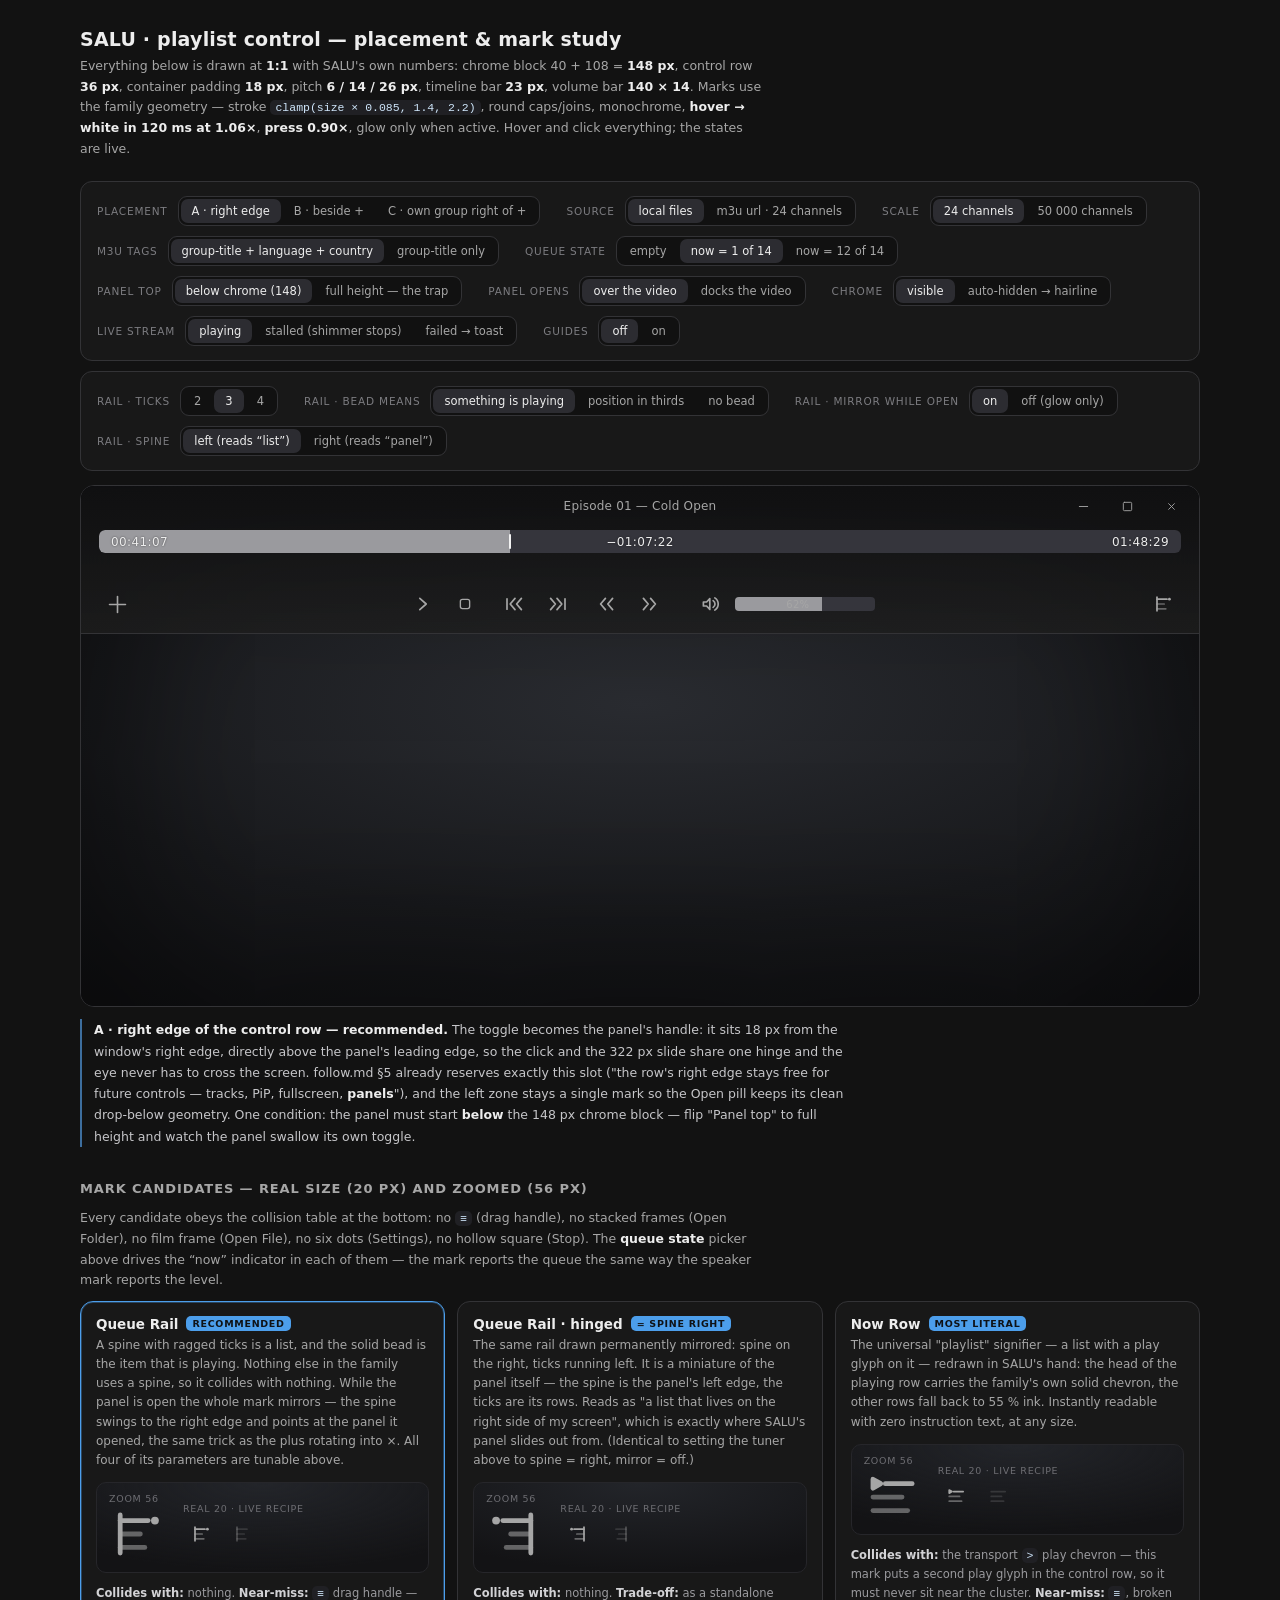
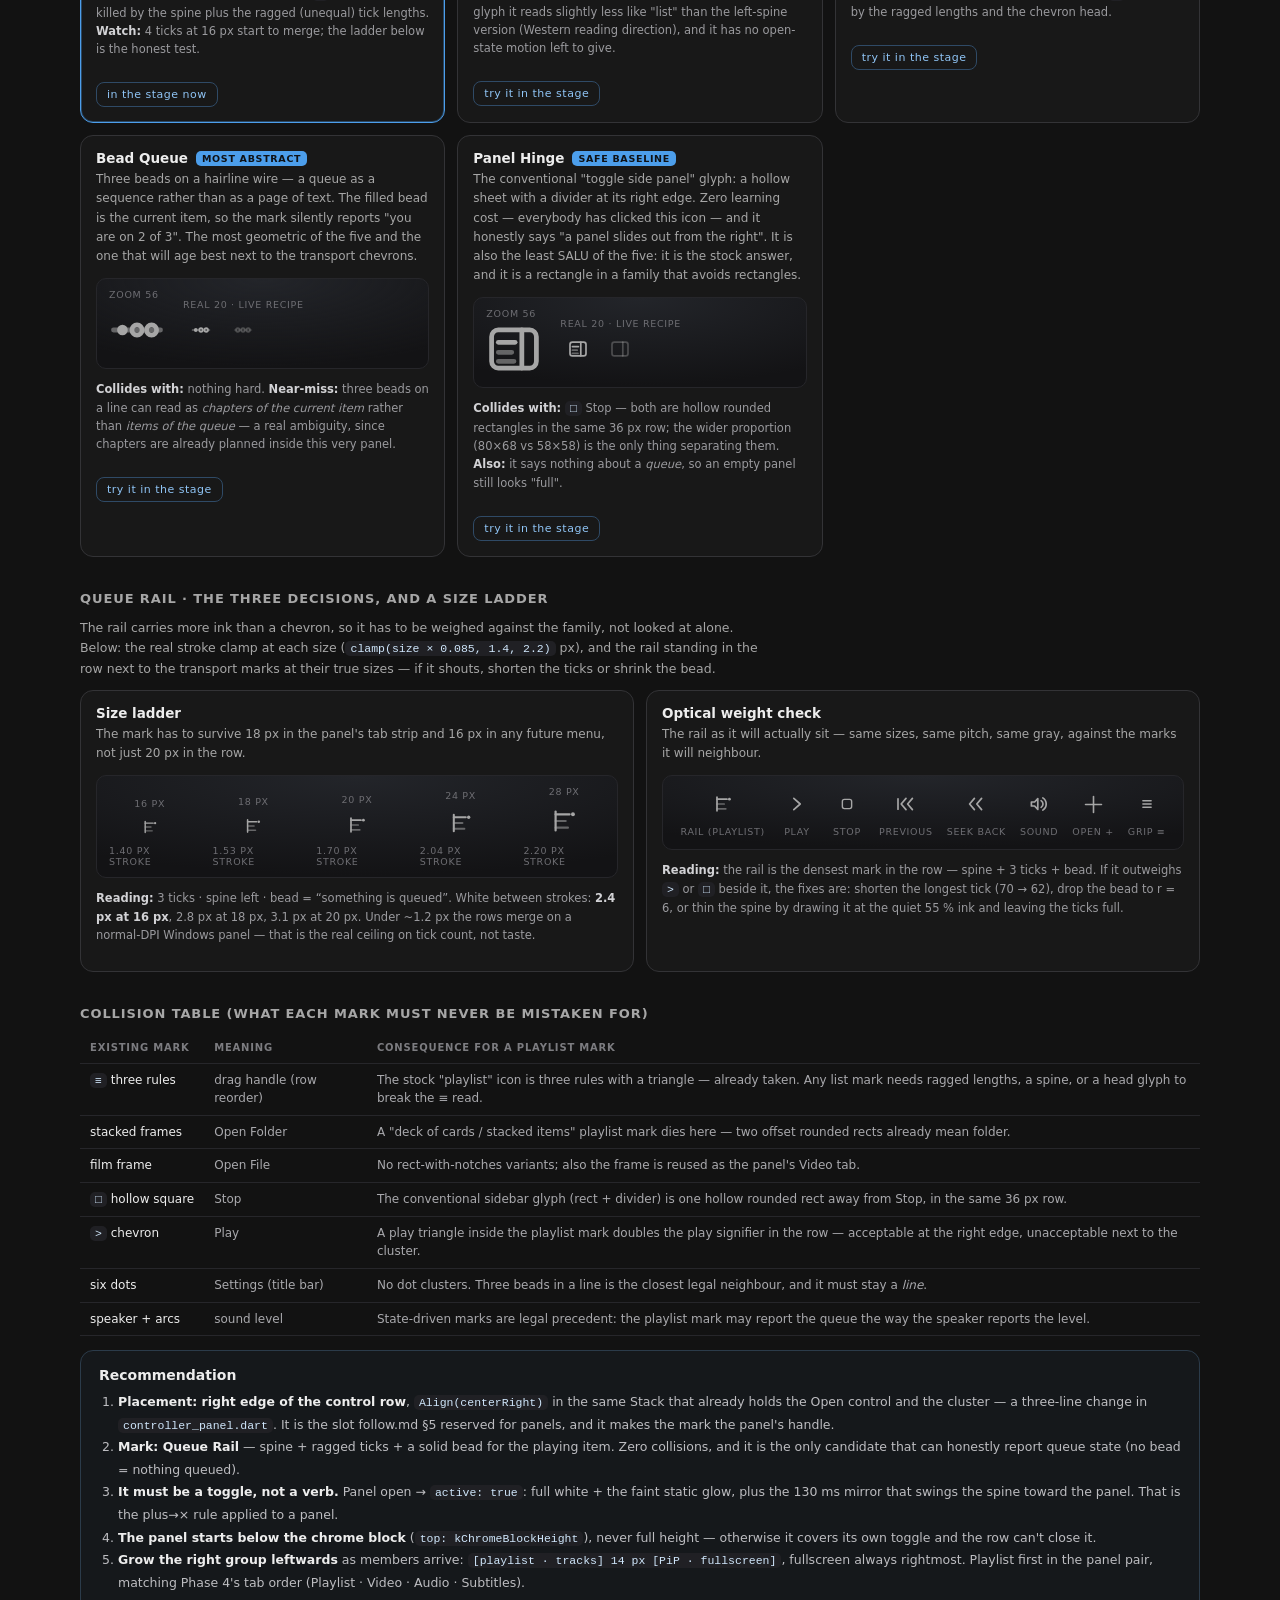
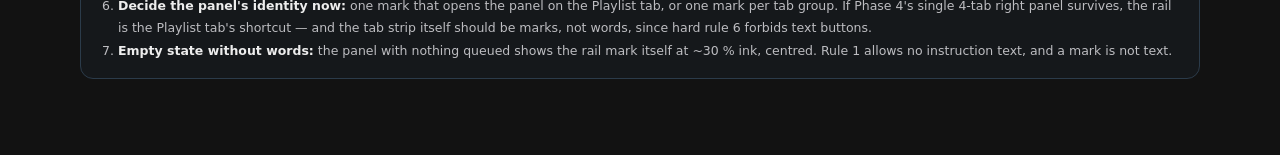
==== commit 2ef93305: "§10.8 reversed: a dead channel skips forward, and SALU drives the skip Owner's final call, overturni" ====
--- a/design/playlist-mark-preview/index.html
+++ b/design/playlist-mark-preview/index.html
@@ -65,6 +65,42 @@
             font-weight:500;letter-spacing:.4px;color:var(--ink-lit);text-shadow:0 0 2px rgba(0,0,0,.6);
             font-variant-numeric:tabular-nums}
   .bar .lbl .c{margin:0 auto}
+
+  /* ── live (m3u): the bar keeps its exact size and loses everything that
+     encodes a position — no fill, no thumb, no readouts. An empty track
+     already says "there is no position here". Never hidden (rule 5), never
+     greyed (that is the disabled-ICON language). ─────────────────────── */
+  .bar.live .f, .bar.live .th, .bar.live .lbl{display:none}
+  /* The shimmer: a slow quiet drift that reads as flowing, not broken. It is
+     driven by playback, so it STOPS when the stream stalls — buffering gets a
+     wordless indicator for free. */
+  .bar.live::before{content:'';position:absolute;inset:0;border-radius:6px;
+    background:linear-gradient(100deg,transparent 0%,transparent 34%,
+      rgba(255,255,255,.11) 50%,transparent 66%,transparent 100%);
+    background-size:260% 100%;animation:liveDrift 3.4s linear infinite}
+  .bar.live.stalled::before{animation-play-state:paused;opacity:.45}
+  @keyframes liveDrift{from{background-position:120% 0}to{background-position:-120% 0}}
+
+  /* ── the auto-hide hairline (2 px, window bottom) ─────────────────────
+     Local: a plain fill = progress. Live: the SAME shimmer as the timeline,
+     so the live/buffering signal survives the chrome hiding. The two never
+     show at once — the hairline exists only while the chrome is hidden. */
+  .thread{position:absolute;left:0;right:0;bottom:0;height:2px;z-index:7;overflow:hidden;
+          opacity:0;pointer-events:none;transition:opacity .18s}
+  .thread.show{opacity:1}
+  .thread .tf{position:absolute;left:0;top:0;bottom:0;background:var(--fill)}
+  .thread.live .tf{display:none}
+  /* Brighter than the 23 px bar's shimmer: 2 px of height needs the contrast. */
+  .thread.live::before{content:'';position:absolute;inset:0;
+    background:linear-gradient(100deg,transparent 0%,transparent 34%,
+      rgba(255,255,255,.55) 50%,transparent 66%,transparent 100%);
+    background-size:260% 100%;animation:liveDrift 3.4s linear infinite}
+  .thread.live.stalled::before{animation-play-state:paused;opacity:.40}
+
+  /* Chrome auto-hide — the block fades and lifts as one piece (rule 5: the
+     rows never move, the whole block goes). */
+  .chrome{transition:opacity .18s ease-out,transform .18s ease-out}
+  .chrome.hidden{opacity:0;transform:translateY(-10px);pointer-events:none}
   .row2{height:36px;margin-top:8px;position:relative}
 
   /* zones of row 2 */
@@ -111,7 +147,9 @@
   .panel.show{transform:translateX(0)}
   .panel.below{top:148px;bottom:0;border-radius:14px 0 0 0}
   .panel.full{top:0;bottom:0}
-  .phead{display:flex;align-items:center;gap:2px;padding:8px 10px;border-bottom:1px solid var(--divider)}
+  /* gap:0 — the header uses SALU's own pitch grammar instead (6 px inside a
+     group, 14 px between), so the field's ✕ can never sit 4 px from the bin. */
+  .phead{display:flex;align-items:center;gap:0;padding:8px 10px;border-bottom:1px solid var(--divider)}
   .phead .salu-btn{width:30px;height:30px}
   .psearch{position:relative;flex:1;height:28px;min-width:34px;display:flex;align-items:center;
            background:rgba(255,255,255,.045);border:1px solid #2E2E33;border-radius:14px;
@@ -169,6 +207,54 @@
   .prow .act .salu-btn{width:28px;height:28px}
   .pempty{flex:1;display:grid;place-items:center;color:rgba(166,166,166,.30)}
 
+  /* ── m3u mode: group-by pill · group heads · row favourite ─ */
+  /* The pill is the Open-pill recipe again: same glass, same 130 ms
+     fade + 0.96→1.0, anchored under the mark that opened it. */
+  .gpill{position:absolute;z-index:9;height:38px;border-radius:19px;padding:0 7px;display:flex;
+         align-items:center;gap:6px;background:var(--glass);border:1px solid var(--outline);
+         backdrop-filter:blur(18px);-webkit-backdrop-filter:blur(18px);
+         transform-origin:0 0;opacity:0;transform:scale(.96);pointer-events:none;
+         transition:opacity .13s cubic-bezier(.215,.61,.355,1),transform .13s cubic-bezier(.215,.61,.355,1)}
+  .gpill.show{opacity:1;transform:scale(1);pointer-events:auto}
+  .gpill .salu-btn{width:30px;height:30px}
+
+  /* Group head — sticky so a 400-channel open group never loses its name. */
+  .ghead{display:flex;align-items:center;gap:8px;height:34px;padding:0 8px;border-radius:9px;
+         cursor:pointer;color:var(--ink-idle);position:sticky;top:0;z-index:2;
+         background:rgba(26,26,28,.94);backdrop-filter:blur(8px);-webkit-backdrop-filter:blur(8px);
+         transition:background .12s,color .12s}
+  .ghead:hover{color:var(--ink-lit);background:rgba(38,38,42,.94)}
+  .ghead .chev{display:grid;place-items:center;color:currentColor;
+               transition:transform .16s cubic-bezier(.215,.61,.355,1)}
+  .ghead.open .chev{transform:rotate(90deg)}
+  .ghead .gn{font-size:12px;letter-spacing:.3px;font-weight:600;white-space:nowrap;
+             overflow:hidden;text-overflow:ellipsis}
+  .ghead.open .gn{color:var(--ink-lit)}
+  .ghead .gc{margin-left:auto;font-size:10px;color:#7C7C80;font-variant-numeric:tabular-nums}
+  /* The playing channel is inside this collapsed group — the "where am I"
+     signal survives the accordion. */
+  .ghead .nowmark{display:grid;place-items:center;color:var(--ink-lit)}
+  .ghead.hasnow .gn{color:var(--ink-lit)}
+
+  /* Row favourite: full ink and always visible when it IS a favourite,
+     invisible until hover when it is not. 3000 outline bookmarks would
+     destroy the very signal favourites exist to give. */
+  .prow .fav{width:28px;height:28px;opacity:0;transition:opacity .12s,color .12s}
+  .prow:hover .fav{opacity:1}
+  .prow .fav.on{opacity:1;color:var(--ink-lit)}
+
+  /* Off-screen playing channel: a quiet chevron at the edge it is hiding
+     behind. Appears only when needed; click = reveal. */
+  .revealtip{position:absolute;left:50%;transform:translateX(-50%);z-index:4;width:30px;height:22px;
+             display:grid;place-items:center;border-radius:11px;cursor:pointer;
+             background:rgba(26,26,28,.92);border:1px solid var(--outline);
+             color:rgba(237,237,237,.62);opacity:0;pointer-events:none;
+             transition:opacity .18s,color .12s}
+  .revealtip:hover{color:var(--ink-lit)}
+  .revealtip.show{opacity:1;pointer-events:auto}
+  .revealtip.up{top:53px}
+  .revealtip.dn{bottom:10px}
+
   /* guides */
   .guides{position:absolute;inset:0;z-index:9;pointer-events:none;opacity:0;transition:opacity .15s}
   .guides.show{opacity:1}
@@ -239,6 +325,12 @@
       <div class="segs" id="seg-source">
         <button data-v="local" aria-pressed="true">local files</button>
         <button data-v="m3u" aria-pressed="false">m3u url · 24 channels</button>
+      </div>
+    </div>
+    <div class="pick"><span>Scale</span>
+      <div class="segs" id="seg-scale">
+        <button data-v="24" aria-pressed="true">24 channels</button>
+        <button data-v="50000" aria-pressed="false">50 000 channels</button>
       </div>
     </div>
     <div class="pick"><span>m3u tags</span>
@@ -264,6 +356,19 @@
       <div class="segs" id="seg-dock">
         <button data-v="over" aria-pressed="true">over the video</button>
         <button data-v="dock" aria-pressed="false">docks the video</button>
+      </div>
+    </div>
+    <div class="pick"><span>Chrome</span>
+      <div class="segs" id="seg-chrome">
+        <button data-v="show" aria-pressed="true">visible</button>
+        <button data-v="hide" aria-pressed="false">auto-hidden → hairline</button>
+      </div>
+    </div>
+    <div class="pick"><span>Live stream</span>
+      <div class="segs" id="seg-live">
+        <button data-v="ok" aria-pressed="true">playing</button>
+        <button data-v="stall" aria-pressed="false">stalled (shimmer stops)</button>
+        <button data-v="fail" aria-pressed="false">failed → toast</button>
       </div>
     </div>
     <div class="pick"><span>Guides</span>
@@ -310,6 +415,8 @@
       <div class="panel below" id="panel">
         <div class="phead" id="phead"></div>
         <div class="prows" id="prows"></div>
+        <div class="revealtip up" id="revealUp"></div>
+        <div class="revealtip dn" id="revealDn"></div>
         <div class="gpill" id="gpill"></div>
       </div>
       <div class="idle" id="idle"><div class="wm">SALU</div></div>
@@ -333,11 +440,14 @@
 
       <div class="pill" id="pill"></div>
 
+      <div class="thread" id="thread"><div class="tf"></div></div>
+
       <div class="toast" id="toast"></div>
       <div class="guides" id="guides"></div>
     </div>
   </div>
   <p class="verdict" id="verdict"></p>
+  <p class="sub" id="perf" style="margin:8px 0 0;font-variant-numeric:tabular-nums;color:#8FC4F5"></p>
 
   <h2>Mark candidates — real size (20 px) and zoomed (56 px)</h2>
   <p class="sub" style="margin-bottom:10px">
@@ -490,6 +600,30 @@
   })));
   return out;
 })();
+/* The 50 000-channel stress list, generated with the same shape a real IPTV
+   provider ships. Built once, lazily, so the 24-channel demo stays instant. */
+let BIG = null;
+function bigList() {
+  if (BIG) return BIG;
+  const groups = ['News', 'Sports', 'Movies', 'Kids', 'Entertainment',
+                  'Documentary', 'Music', 'Local', 'Religious', 'Shopping'];
+  const langs = ['English', 'Spanish', 'French', 'German', 'Arabic', 'Hindi', 'Portuguese', 'Japanese'];
+  const ctry = ['United Kingdom', 'United States', 'France', 'Germany', 'Qatar',
+                'India', 'Brazil', 'Japan', 'Spain', 'Italy'];
+  BIG = new Array(50000);
+  for (let i = 0; i < 50000; i++) {
+    const g = groups[i % groups.length];
+    BIG[i] = { name: `${g} Channel ${i} HD`, group: g,
+               lang: langs[i % langs.length], country: ctry[i % ctry.length],
+               chno: 1000 + i };
+  }
+  // Precomputed lowercase search keys — the spec's rule, so the stress test
+  // measures the design we actually intend to ship (§10.10c).
+  for (const ch of BIG) ch.key = (ch.name + ' ' + ch.group).toLowerCase();
+  return BIG;
+}
+const CH = () => S0.scale === 50000 ? bigList() : M3U;
+
 const groupKey = (ch, mode) => mode === 'category' ? ch.group
   : mode === 'language' ? ch.lang : mode === 'country' ? ch.country : '';
 const GROUP_MODES = [['flat', 'gFlat', 'Flat'], ['category', 'gCat', 'Category'],
@@ -611,8 +745,9 @@
              ticks: 3, bead: 'top', mirror: true, spine: 'left', dock: false,
              repeat: 'off', shuffle: false, undocked: false, search: '',
              win: { x: 0, y: 0 }, placed: false, firstOpen: true,
-             source: 'local', group: 'category', groupPill: false, openGroup: null,
+             source: 'local', group: 'category', groupPill: false, openGroup: null, userGroup: false,
              favFilter: false, favs: new Set(['BBC News HD', 'Sky Sports F1', 'TCM HD']),
+             stalled: false, chromeHidden: false, scale: 24, perf: null, fails: 0,
              m3uLoaded: true, mnow: 6, revealKey: null, thinTags: false };
 const ITEMS = [
   ['Episode 01 — Cold Open.mkv','23:41'], ['Episode 02 — Salt and Iron.mkv','24:02'],
@@ -628,7 +763,7 @@
    `count` = queue length. Same shape for the row, the panel and the gallery. */
 S0.items = ITEMS.slice();            // the working queue (remove / clear mutate it)
 const stNow = () => S0.source === 'm3u'
-  ? { now: (S0.m3uLoaded && S0.mnow >= 0) ? S0.mnow : -1, count: M3U.length }
+  ? { now: (S0.m3uLoaded && S0.mnow >= 0) ? S0.mnow : -1, count: CH().length }
   : { now: S0.queue === 0 ? -1 : S0.queue - 1, count: S0.items.length };
 const stEmpty = () => ({ now: -1, count: 0 });
 
@@ -660,15 +795,23 @@
 }
 
 function cluster() {
+  const st = stNow();
+  const live = S0.source === 'm3u' && S0.m3uLoaded && st.now >= 0;
+  // Live: no position to seek to, so both seek marks dim (and their ← →
+  // keys go silent). A single channel dims Previous / Next, exactly as a
+  // single local item does.
+  const seekCls = live ? 'off' : '';
+  const oneItem = st.count <= 1;
+  const stepCls = oneItem ? 'off' : '';
   let s = `<div class="cluster">`;
   s += btn(F.play(), { tip: 'Play' });
   s += `<span style="width:6px"></span>` + btn(F.stop(), { size: 16, tip: 'Stop' });
   s += `<span style="width:14px"></span>`;
-  s += btn(F.chev2(true, true), { tip: 'Previous' });
-  s += `<span style="width:6px"></span>` + btn(F.chev2(true, false), { tip: 'Next' });
+  s += btn(F.chev2(true, true), { tip: 'Previous', cls: stepCls });
+  s += `<span style="width:6px"></span>` + btn(F.chev2(true, false), { tip: 'Next', cls: stepCls });
   s += `<span style="width:14px"></span>`;
-  s += btn(F.chev2(false, true), { tip: 'Seek backward' });
-  s += `<span style="width:6px"></span>` + btn(F.chev2(false, false), { tip: 'Seek forward' });
+  s += btn(F.chev2(false, true), { tip: 'Seek backward', cls: seekCls });
+  s += `<span style="width:6px"></span>` + btn(F.chev2(false, false), { tip: 'Seek forward', cls: seekCls });
   s += `<span style="width:26px"></span>`;
   s += btn(F.speaker(2, false), { tip: 'Mute' });
   s += `<span style="width:6px"></span>`;
@@ -741,7 +884,7 @@
     const gm = GROUP_MODES.find(m => m[0] === S0.group);
     // A filter suspends grouping — and the mark says so with the same quiet
     // ink shuffle borrows under repeat-one. One grammar for "not in effect".
-    const suspended = S0.group !== 'flat' && (S0.search.trim() !== '' || S0.favFilter);
+    const suspended = S0.group !== 'flat' && S0.search.trim() !== '';
     one = `<div class="salu-btn ${S0.groupPill ? 'on' : (suspended ? 'mute' : '')}" id="hGroup"
             title="Group by · ${gm[2]}">${svg(F[gm[1]](), 18)}</div>`;
     two = `<div class="salu-btn ${S0.favFilter ? 'on' : ''}" id="hFav" title="Favourites only">
@@ -754,8 +897,13 @@
     two = `<div class="salu-btn ${S0.shuffle ? 'on' : ''}" id="hShuffle" title="Shuffle">
             ${svg(F.shuffle(), 18)}</div>`;
   }
-  return one + two + searchMarkup()
+  // Pitch grammar, not a flat 2 px gap: 6 px inside the mode pair, 14 px
+  // before and after the field, so the field's ✕ can never be mistaken for
+  // the bin (clear the WHOLE playlist) sitting next to it.
+  const gap = n => `<span style="width:${n}px"></span>`;
+  return one + gap(6) + two + gap(14) + searchMarkup() + gap(14)
     + `<div class="salu-btn" id="hWipe" title="Clear playlist">${svg(F.trash(), 18)}</div>`
+    + gap(14)
     + `<div class="salu-btn" id="hDock" title="${S0.undocked ? 'Dock back' : 'Undock'}">
         ${svg(S0.undocked ? F.dock() : F.undock(), 18)}</div>`;
 }
@@ -772,6 +920,24 @@
     </div>`;
 }
 
+/* The browser stand-in for Flutter's ListView.builder: build only the rows in
+   view (plus a small overscan) and reserve the rest with two spacers. This is
+   what makes 50 000 channels cost the same as 30. */
+const ROW_H = 38;
+function windowed(list, now) {
+  const el = document.getElementById('prows');
+  const h = el.clientHeight || 380;
+  const top = el.scrollTop || 0;
+  const over = 8;
+  const first = Math.max(0, Math.floor(top / ROW_H) - over);
+  const last = Math.min(list.length, Math.ceil((top + h) / ROW_H) + over);
+  let s = '';
+  if (first > 0) s += `<div style="height:${first * ROW_H}px"></div>`;
+  for (let k = first; k < last; k++) s += m3uRow(list[k][0], list[k][1], now);
+  if (last < list.length) s += `<div style="height:${(list.length - last) * ROW_H}px"></div>`;
+  return s;
+}
+
 /* Flat · or an accordion where exactly one group is open, and the group that
    holds the playing channel is the one that opens. */
 function renderM3URows() {
@@ -781,8 +947,10 @@
     return 0;
   }
   const term = S0.search.trim().toLowerCase();
-  const filtering = term !== '' || S0.favFilter;
-  let list = M3U.map((ch, i) => [ch, i]);
+  // Search answers "where is X" → it flattens. Favourites-only is a BROWSE
+  // mode, so it keeps its groups. Only the search suspends grouping.
+  const filtering = term !== '';
+  let list = CH().map((ch, i) => [ch, i]);
   if (S0.favFilter) list = list.filter(([ch]) => S0.favs.has(ch.name));
   if (term) list = list.filter(([ch]) =>
     ch.name.toLowerCase().includes(term) || ch.group.toLowerCase().includes(term));
@@ -794,23 +962,51 @@
   // Filtering answers "where is X", grouping answers "browse" — so a filter
   // shows matches flat and grouping is suspended (its mark goes quiet).
   if (S0.group === 'flat' || filtering) {
-    rows.innerHTML = list.map(([ch, i]) => m3uRow(ch, i, st.now)).join('');
+    // Windowed like Flutter's ListView.builder: only the visible slice is
+    // built, with spacer divs standing in for the rest, so 50 000 rows cost
+    // the same as 30 (§10.10c rule 1).
+    rows.innerHTML = windowed(list, st.now);
     return list.length;
   }
 
-  const keys = [...new Set(M3U.map(ch => groupKey(ch, S0.group)))].sort();
-  const nowCh = st.now >= 0 ? M3U[st.now] : null;
+  // Category keeps the playlist's own first-appearance order (providers
+  // order deliberately); language / country are alphabetical. Uncategorized
+  // always sinks to the bottom.
+  // Grouping runs over the FILTERED list, so favourites-only shows the same
+  // groups holding only favourite channels (empty groups simply vanish).
+  const seen = [...new Set(list.map(([ch]) => groupKey(ch, S0.group)))];
+  const keys = S0.group === 'category' ? seen : seen.slice().sort();
+  const UNC = 'Uncategorized';
+  if (keys.includes(UNC)) { keys.splice(keys.indexOf(UNC), 1); keys.push(UNC); }
+
+  const nowCh = st.now >= 0 ? CH()[st.now] : null;
+  const nowKey = nowCh ? groupKey(nowCh, S0.group) : null;
+  // Owner's rule: everything collapsed, only the PLAYING group open. With
+  // nothing playing, nothing is open — an all-collapsed list is the map of
+  // the playlist, which is the whole point of grouping.
   if (S0.openGroup === null || (S0.openGroup !== '' && !keys.includes(S0.openGroup))) {
-    S0.openGroup = nowCh ? groupKey(nowCh, S0.group) : keys[0];
-  }
-  let html = '';
+    // Follow the playing group ONLY when the user has not deliberately
+    // opened another one. Reading "Movies" while News plays must survive an
+    // auto-advance inside News (follow.md: never fight the user).
+    S0.openGroup = S0.userGroup ? (S0.openGroup ?? '') : (nowKey ?? '');
+  }
+  let html = '', openMembers = null;
   keys.forEach(k => {
-    const members = M3U.map((ch, i) => [ch, i]).filter(([ch]) => groupKey(ch, S0.group) === k);
+    const members = list.filter(([ch]) => groupKey(ch, S0.group) === k);
     const open = S0.openGroup === k;
-    html += `<div class="ghead ${open ? 'open' : ''}" data-g="${k}">
+    const hasNow = nowKey === k;
+    if (open) openMembers = members;
+    // The playing channel is inside a COLLAPSED group → the chevron rides
+    // the head, so "where am I" survives the accordion.
+    const nowBadge = (hasNow && !open)
+      ? `<span class="nowmark">${svg(F.play(), 11, 12)}</span>` : '';
+    html += `<div class="ghead ${open ? 'open' : ''} ${hasNow ? 'hasnow' : ''}" data-g="${k}">
         <span class="chev">${svg(F.play(), 11, 12)}</span>
-        <span class="gn">${k}</span><span class="gc">${members.length}</span></div>`;
-    if (open) html += members.map(([ch, i]) => m3uRow(ch, i, st.now)).join('');
+        <span class="gn">${k}</span>${nowBadge}<span class="gc">${members.length}</span></div>`;
+    // An open group can itself hold thousands of channels, so it is windowed
+    // exactly like the flat list.
+    if (open) html += members.length > 60 ? windowed(members, st.now)
+                                          : members.map(([ch, i]) => m3uRow(ch, i, st.now)).join('');
   });
   rows.innerHTML = html;
   return list.length;
@@ -850,12 +1046,41 @@
 function revealNow(instant) {
   const list = document.getElementById('prows');
   const row = list && list.querySelector('.prow.now');
-  if (!row) return;                       // filtered out → nothing to reveal, nothing to fight over
+  if (!row) { syncRevealTips(); return; } // filtered out / collapsed → nothing to reveal
   const pad = 6, lr = list.getBoundingClientRect(), rr = row.getBoundingClientRect();
   const above = rr.top < lr.top + pad, below = rr.bottom > lr.bottom - pad;
-  if (!above && !below) return;           // already comfortably in view → do not move
+  if (!above && !below) { syncRevealTips(); return; }   // already in view → do not move
   const delta = above ? (rr.top - lr.top - pad) : (rr.bottom - lr.bottom + pad);
   list.scrollTo({ top: list.scrollTop + delta, behavior: instant ? 'auto' : 'smooth' });
+  setTimeout(syncRevealTips, instant ? 0 : 320);
+}
+
+/* The playing channel is off-screen (scrolled away, or sitting inside a
+   collapsed group): fade a quiet chevron in at the edge it is hiding behind.
+   Click = reveal. No words, no permanent control — it exists only when the
+   signal is actually lost, which at 12 000 channels is often. */
+function syncRevealTips() {
+  const list = document.getElementById('prows');
+  const up = document.getElementById('revealUp');
+  const dn = document.getElementById('revealDn');
+  if (!list || !up || !dn) return;
+  let showUp = false, showDn = false;
+  const target = list.querySelector('.prow.now') || list.querySelector('.ghead.hasnow');
+  if (target && S0.panelOpen) {
+    const lr = list.getBoundingClientRect(), rr = target.getBoundingClientRect();
+    showUp = rr.top < lr.top + 2;
+    showDn = rr.bottom > lr.bottom - 2;
+  }
+  up.innerHTML = showUp ? `<span style="transform:rotate(-90deg);display:grid">${svg(F.play(), 11, 12)}</span>` : '';
+  dn.innerHTML = showDn ? `<span style="transform:rotate(90deg);display:grid">${svg(F.play(), 11, 12)}</span>` : '';
+  up.classList.toggle('show', showUp);
+  dn.classList.toggle('show', showDn);
+  up.onclick = dn.onclick = () => {
+    // A collapsed group is re-opened first, then revealed.
+    const head = list.querySelector('.ghead.hasnow:not(.open)');
+    if (head) { S0.openGroup = head.dataset.g; render(); }
+    revealNow(false);
+  };
 }
 
 let toastTimer = null;
@@ -891,10 +1116,49 @@
     return `<div class="salu-btn ${S0.group === k ? 'on' : ''} ${dead ? 'off' : ''}"
               data-gm="${k}" title="Group by ${label}">${svg(F[mk](), 19)}</div>`;
   }).join('');
+  // Anchored under the mark that opened it — the Open pill's exact geometry.
+  const anchor = document.getElementById('hGroup');
+  const panel = document.getElementById('panel');
+  if (show && anchor) {
+    const ar = anchor.getBoundingClientRect(), pr = panel.getBoundingClientRect();
+    el.style.left = Math.round(ar.left - pr.left) + 'px';
+    el.style.top = Math.round(ar.top - pr.top + ar.height + 6) + 'px';
+  }
   el.querySelectorAll('[data-gm]').forEach(b => b.onclick = () => {
     if (b.classList.contains('off')) return;
-    S0.group = b.dataset.gm; S0.groupPill = false; S0.openGroup = null; render();
+    S0.group = b.dataset.gm; S0.groupPill = false;
+    S0.openGroup = null; S0.userGroup = false;       // a mode change re-follows the playing group
+    render();
   });
+}
+
+/* The invisible-until-hover caption row (title bar, right side). */
+function renderCaps() {
+  const caps = document.getElementById('caps');
+  if (caps.dataset.done) return;
+  caps.innerHTML =
+      `<div class="capbtn" title="Minimize">${svg(`<path d="M18 50H82"/>`, 13, 7)}</div>`
+    + `<div class="capbtn" title="Maximize">${svg(`<rect x="18" y="18" width="64" height="64" rx="8"/>`, 13, 7)}</div>`
+    + `<div class="capbtn close" title="Close">${svg(F.cross(), 13, 7)}</div>`;
+  caps.dataset.done = '1';
+}
+
+/* Measurement overlay — the numbers this study is drawn to. */
+function renderGuides() {
+  const g = document.getElementById('guides');
+  g.classList.toggle('show', S0.guides);
+  if (!S0.guides) { g.innerHTML = ''; return; }
+  const box = (css, label, lcss) =>
+    `<div class="g" style="${css}"></div><div class="gl" style="${lcss}">${label}</div>`;
+  let s = '';
+  s += box('left:0;right:0;top:0;height:40px', 'title bar · 40', 'left:8px;top:4px');
+  s += box('left:0;right:0;top:40px;height:108px', 'controller · 108', 'left:8px;top:44px');
+  s += box('left:0;right:0;top:0;height:148px;border-width:2px', 'chrome block · 148', 'right:8px;top:126px');
+  if (S0.panelOpen && !S0.undocked) {
+    const top = S0.panelTop === 'below' ? 148 : 0;
+    s += box(`right:0;top:${top}px;bottom:0;width:322px`, 'panel · 322 wide', `right:8px;top:${top + 6}px`);
+  }
+  g.innerHTML = s;
 }
 
 function renderPanel() {
@@ -929,7 +1193,7 @@
   // The title bar names what is playing — a channel in m3u mode, a file locally.
   const st = stNow();
   document.getElementById('tbTitle').textContent = st.now < 0 ? 'SALU'
-    : S0.source === 'm3u' ? M3U[st.now].name
+    : S0.source === 'm3u' ? CH()[st.now].name
     : (S0.items[st.now] ? S0.items[st.now][0].replace(/\.\w+$/, '') : 'SALU');
 
   wirePanel();
@@ -939,7 +1203,25 @@
   const key = S0.source === 'm3u' ? `m${st.now}|${S0.group}` : `l${S0.queue}`;
   if (S0.firstOpen) { revealNow(true); S0.revealKey = key; }
   else if (key !== S0.revealKey) { revealNow(false); S0.revealKey = key; }
+  else syncRevealTips();
   S0.firstOpen = false;
+
+  // The edge chevrons follow a manual scroll too.
+  const listEl = document.getElementById('prows');
+  if (listEl && !listEl.dataset.wired) {
+    listEl.addEventListener('scroll', () => {
+      syncRevealTips();
+      // Windowed lists must rebuild their slice as the viewport moves.
+      if (S0.source === 'm3u' && S0.scale === 50000) {
+        const t0 = performance.now();
+        setCount(renderRows());
+        wireRows();
+        S0.perf = { build: S0.perf ? S0.perf.build : 0, render: performance.now() - t0 };
+        showPerf();
+      }
+    }, { passive: true });
+    listEl.dataset.wired = '1';
+  }
 }
 
 /* The count lives INSIDE the search field (owner's rule): `total`, or
@@ -947,7 +1229,7 @@
 function setCount(shown) {
   const el = document.getElementById('hCount');
   if (!el) return;
-  const total = S0.source === 'm3u' ? M3U.length : S0.items.length;
+  const total = S0.source === 'm3u' ? CH().length : S0.items.length;
   el.textContent = (shown === undefined || shown === total) ? String(total) : shown + ' / ' + total;
 }
 
@@ -969,6 +1251,12 @@
       document.getElementById('hSearchWrap').classList.toggle('has', S0.search.length > 0);
       setCount(renderRows());
       wireRows();
+      // The header is NOT re-rendered here (that would destroy the field and
+      // steal focus mid-word), so the group mark's "suspended" ink is toggled
+      // in place: a search flattens the list, and the mark must say so.
+      const gm = document.getElementById('hGroup');
+      if (gm) gm.classList.toggle('mute',
+        !S0.groupPill && S0.group !== 'flat' && S0.search.trim() !== '');
       revealNow(false);
     };
     inp.onkeydown = e => {
@@ -1035,19 +1323,34 @@
     r.onclick = e => {
       const fav = e.target.closest('[data-fav]');
       if (fav) {
-        const ch = M3U[+fav.dataset.fav];
+        const ch = CH()[+fav.dataset.fav];
         S0.favs.has(ch.name) ? S0.favs.delete(ch.name) : S0.favs.add(ch.name);
         render();
         return;
       }
       S0.mnow = +r.dataset.m; S0.openGroup = null;     // a new channel re-opens its group
+      S0.userGroup = false;                            // a click is not "browsing elsewhere"
+      S0.fails = 0;                                    // M3d: a deliberate pick ends any cascade
       syncQueueSegs(); render();
     };
   });
   document.querySelectorAll('.ghead').forEach(g => {
     g.onclick = () => {                                // accordion: one open group
-      S0.openGroup = S0.openGroup === g.dataset.g ? '' : g.dataset.g;
+      const list = document.getElementById('prows');
+      const before = g.getBoundingClientRect().top;
+      const wasOpen = S0.openGroup === g.dataset.g;
+      S0.openGroup = wasOpen ? '' : g.dataset.g;
+      // Opening a group elsewhere = deliberate browsing. From now on an
+      // auto-advance inside ANOTHER group must not yank the view back.
+      const st = stNow();
+      const nowKey = st.now >= 0 ? groupKey(CH()[st.now], S0.group) : null;
+      S0.userGroup = !wasOpen && S0.openGroup !== nowKey;
       render();
+      // Collapsing a group above the viewport would yank every row under
+      // the cursor upward — compensate so nothing moves beneath the mouse.
+      const after = document.querySelector(`.ghead[data-g="${CSS.escape(g.dataset.g)}"]`);
+      if (after) list.scrollTop += after.getBoundingClientRect().top - before;
+      syncRevealTips();
     };
   });
 
@@ -1198,6 +1501,30 @@
 function renderRec(){ document.getElementById('recList').innerHTML = REC.map(x=>`<li>${x}</li>`).join(''); }
 
 /* ══════════════════════════════════════════════════════════════ */
+/* Live playback: the timeline goes inert, the seek marks dim, the bottom
+   hairline hides. Everything else in the row is untouched. */
+function renderChrome() {
+  const st = stNow();
+  const live = S0.source === 'm3u' && S0.m3uLoaded && st.now >= 0;
+  const bar = document.querySelector('.bar');
+  bar.classList.toggle('live', live);
+  bar.classList.toggle('stalled', live && S0.stalled);
+  bar.title = live ? (S0.stalled ? 'Buffering' : 'Live') : '';
+
+  // The chrome block hides as one piece; the hairline takes over below it.
+  document.querySelector('.chrome').classList.toggle('hidden', S0.chromeHidden);
+
+  // The hairline: same two states as the timeline, so the live / buffering
+  // signal survives the chrome hiding. Nothing loaded = nothing to draw.
+  const th = document.getElementById('thread');
+  const loaded = !nothingLoaded() && st.now >= 0;
+  th.className = 'thread'
+    + (S0.chromeHidden && loaded ? ' show' : '')
+    + (live ? ' live' : '')
+    + (live && S0.stalled ? ' stalled' : '');
+  th.querySelector('.tf').style.width = live ? '0' : '38%';   // 38% = the stage's demo position
+}
+
 function renderVideo() {
   // Docking rescales the picture; the chrome block can never follow (rule 5),
   // so the video ends up narrower than the timeline sitting above it.
@@ -1206,7 +1533,8 @@
 }
 
 function render() {
-  renderRow(); renderPanel(); renderCaps(); renderGuides(); renderGallery(); renderRailLab(); renderVideo();
+  renderRow(); renderPanel(); renderCaps(); renderGuides(); renderGallery(); renderRailLab();
+  renderVideo(); renderChrome();
   document.getElementById('verdict').innerHTML = VERDICT[S0.place]
     + (S0.dock
       ? `<br><b>Docking the video:</b> the picture rescales on every open and every close — a visible jump
@@ -1237,6 +1565,57 @@
 });
 seg('seg-panel', 'panelTop', v => S0.panelTop = v);
 seg('seg-guides', 'guides', v => S0.guides = v === 'on');
+seg('seg-chrome', 'chromeHidden', v => S0.chromeHidden = v === 'hide');
+document.getElementById('seg-scale').addEventListener('click', e => {
+  const b = e.target.closest('button'); if (!b) return;
+  [...e.currentTarget.children].forEach(x => x.setAttribute('aria-pressed', String(x === b)));
+  const t0 = performance.now();
+  S0.scale = +b.dataset.v;
+  bigList();                                  // pay the build cost up front
+  const tBuild = performance.now() - t0;
+  S0.mnow = Math.min(S0.mnow, S0.scale - 1);
+  S0.search = ''; S0.openGroup = null; S0.userGroup = false;
+  S0.firstOpen = true; S0.revealKey = null;
+  const le = document.getElementById('prows');
+  if (le) le.scrollTop = 0;                   // a new list starts at the top
+  const t1 = performance.now();
+  render();
+  S0.perf = { build: tBuild, render: performance.now() - t1 };
+  showPerf();
+});
+/* A live readout so the scale claim is measured in front of the owner, not
+   asserted in a document. */
+function showPerf() {
+  if (!S0.perf) return;
+  const el = document.getElementById('perf');
+  el.textContent = `${S0.scale.toLocaleString()} channels · list built ${S0.perf.build.toFixed(0)} ms · `
+    + `panel rendered ${S0.perf.render.toFixed(1)} ms · rows in DOM ${document.querySelectorAll('.prow').length}`;
+}
+document.getElementById('seg-live').addEventListener('click', e => {
+  const b = e.target.closest('button'); if (!b) return;
+  [...e.currentTarget.children].forEach(x => x.setAttribute('aria-pressed', String(x === b)));
+  S0.stalled = b.dataset.v === 'stall';
+  if (b.dataset.v === 'fail') {
+    // M3b: the toast names the failure, then SALU advances to the next channel
+    // and plays it — the viewer never hand-clicks past dead entries. M3d: three
+    // consecutive failures stop the cascade (that is a dead provider, not a
+    // dead channel), and the run never wraps past the end of the list.
+    const st = stNow();
+    const list = CH();
+    const nm = (S0.source === 'm3u' && st.now >= 0) ? list[st.now].name : 'Channel';
+    S0.fails = (S0.fails || 0) + 1;
+    toast(`Failed to load  ${nm}`);
+    if (S0.fails < 3 && st.now >= 0 && st.now < list.length - 1) {
+      S0.mnow = st.now + 1;               // skip to the next channel and play it
+      S0.openGroup = null; S0.userGroup = false;
+      syncQueueSegs();
+    }
+    // 3 strikes, or the tail of the list: stop here and leave the toast up.
+  } else {
+    S0.fails = 0;                          // any success resets the run
+  }
+  render();
+});
 seg('seg-dock',  'dock',   v => S0.dock = v === 'dock');
 seg('seg-tags',  'thinTags', v => S0.thinTags = v === 'thin');
 document.getElementById('seg-source').addEventListener('click', e => {
